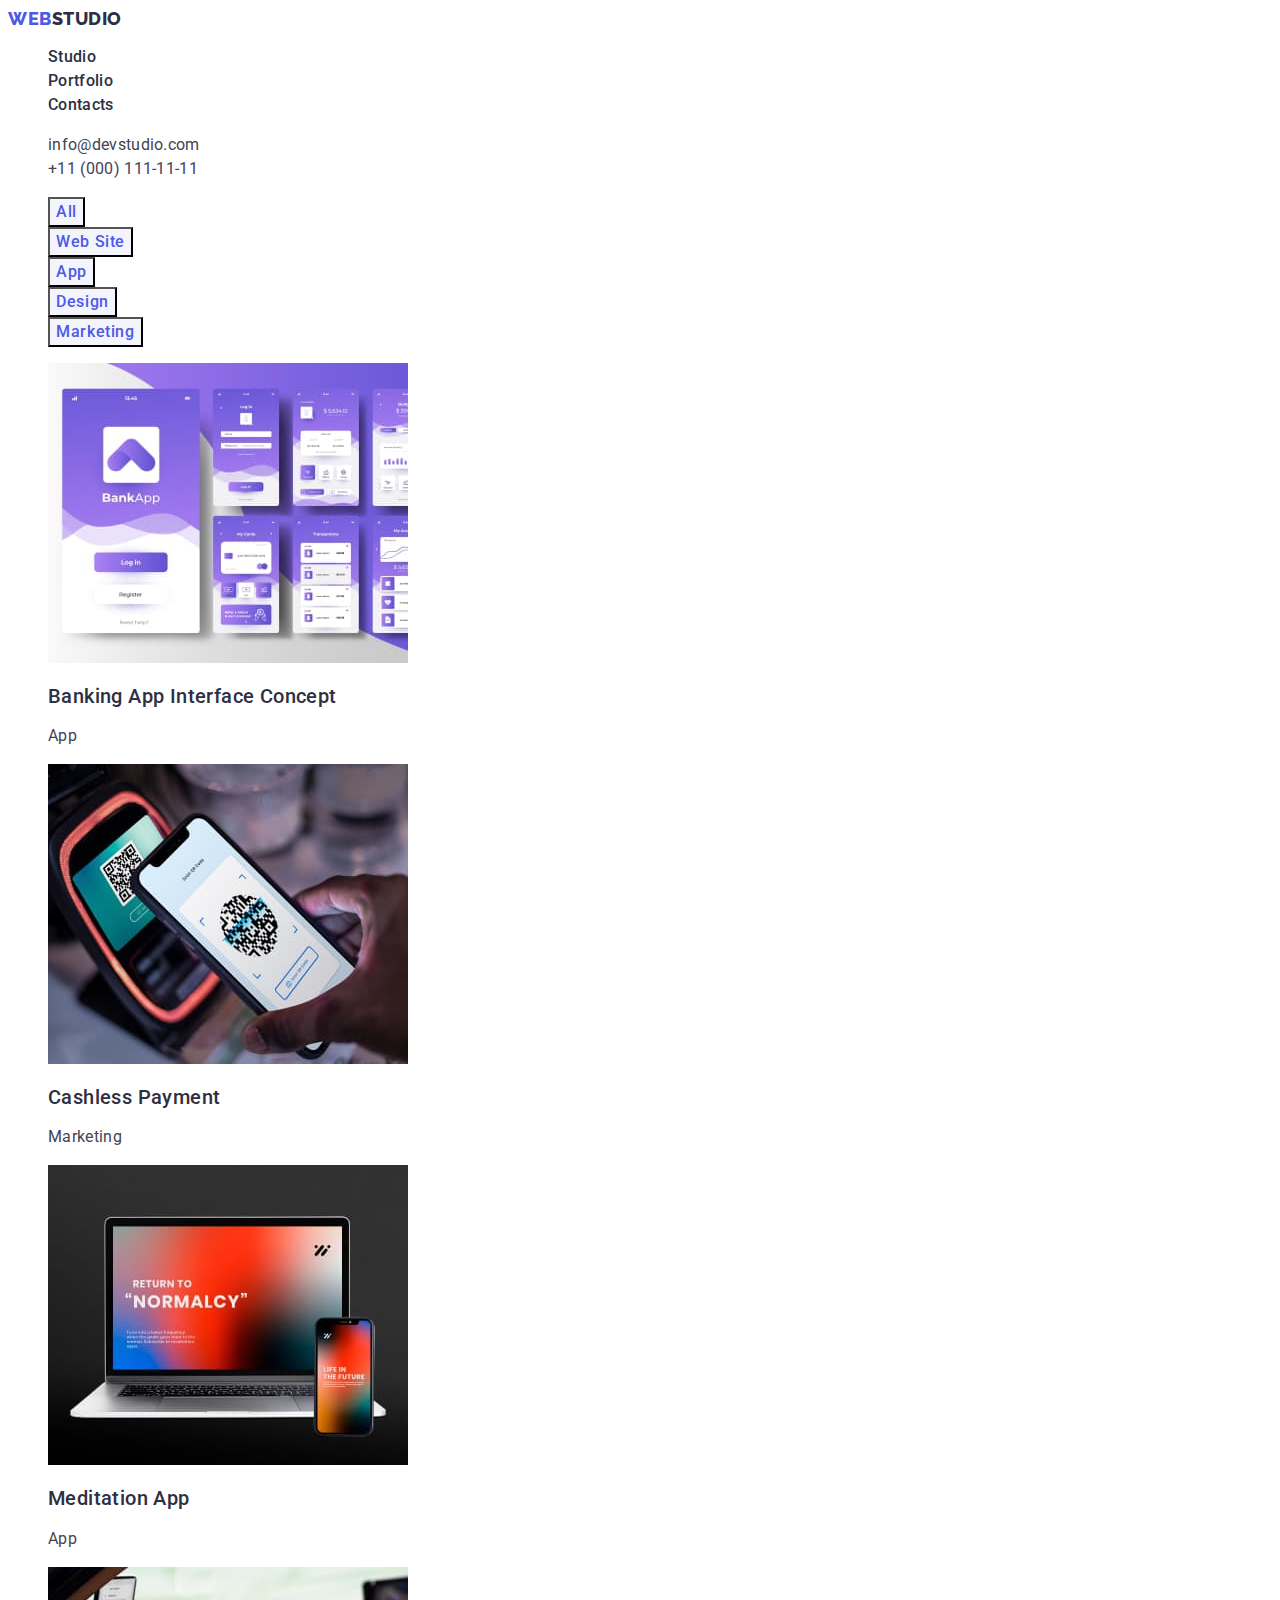
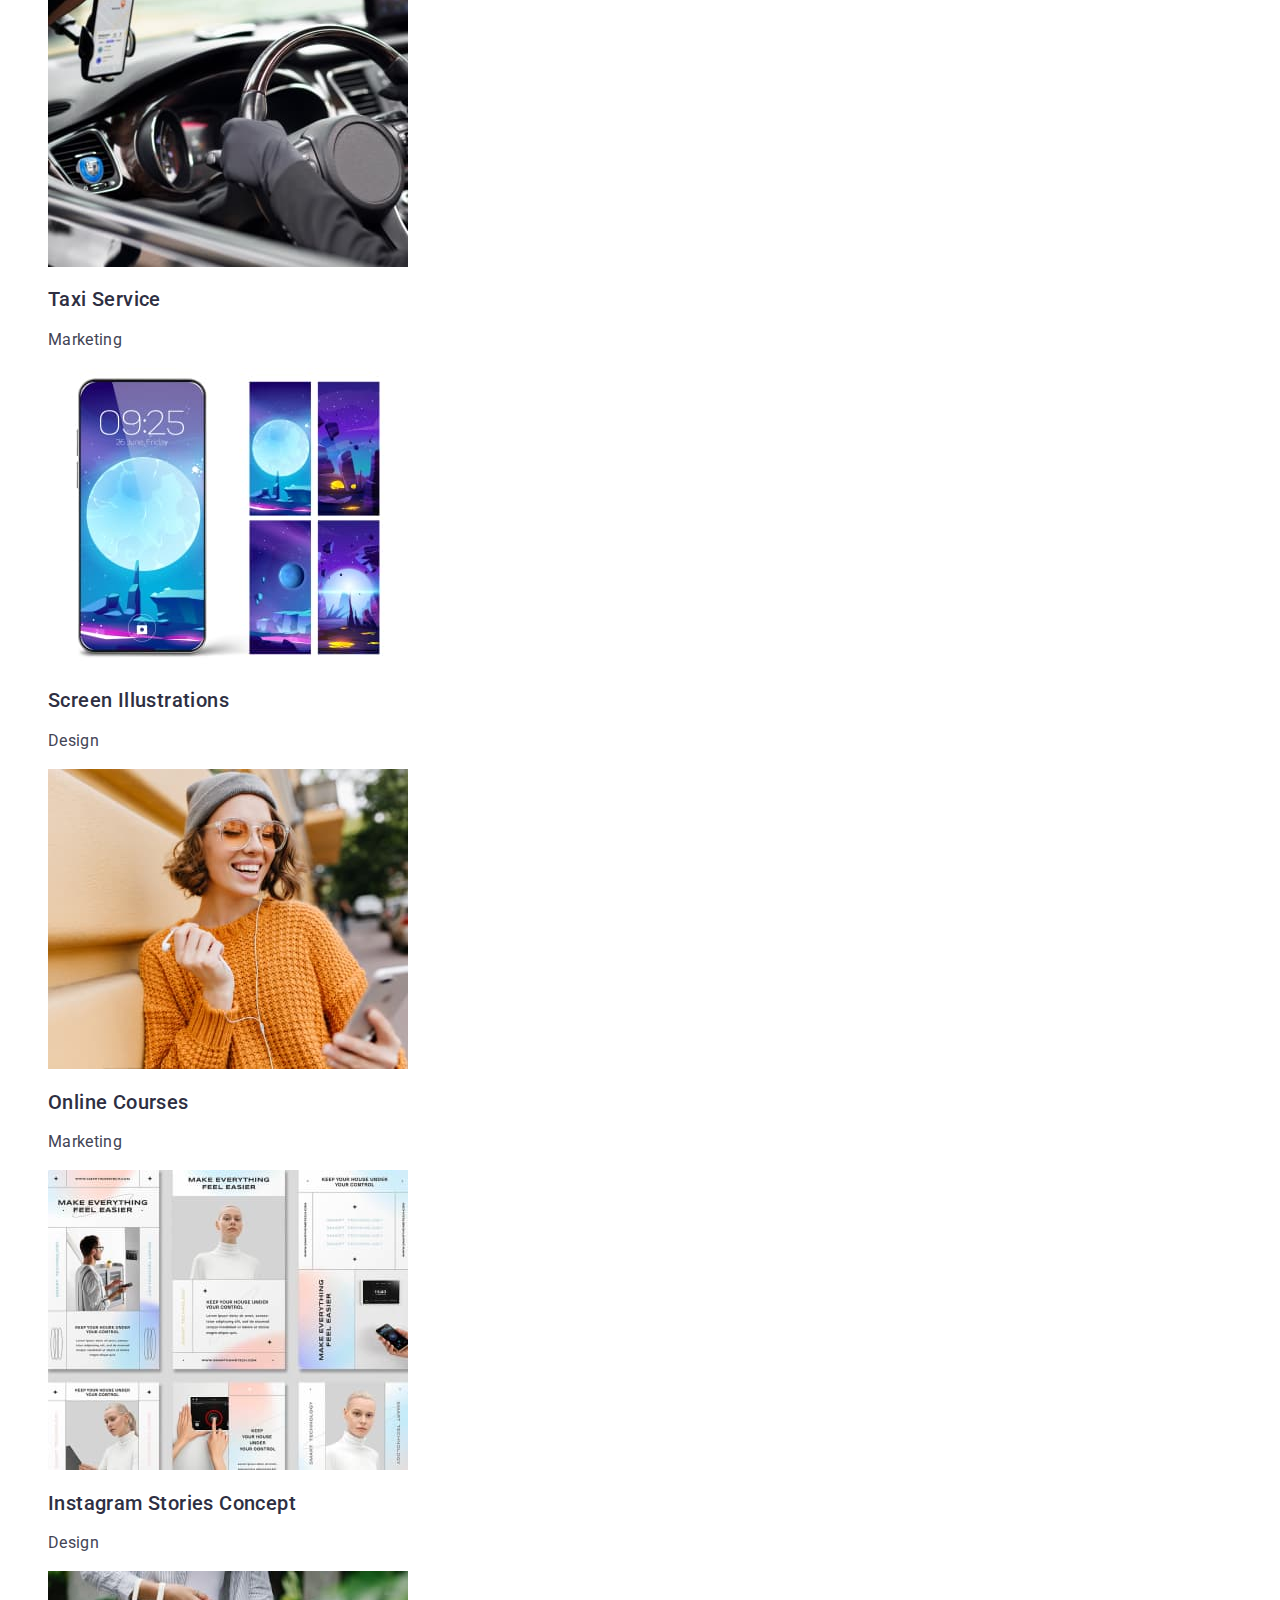
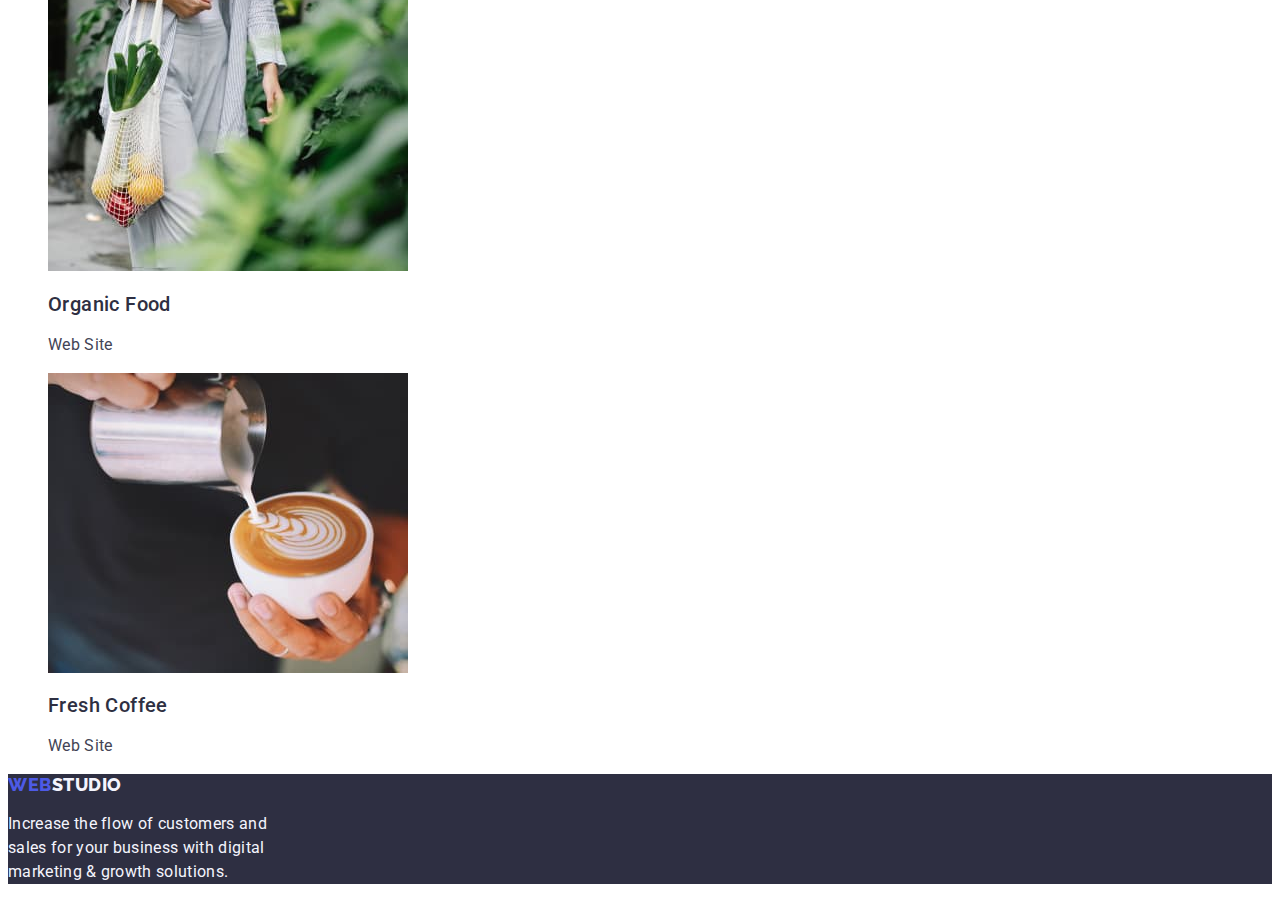
==== portfolio.html @ 0a156295 "upd1" ====
<!DOCTYPE html>
<html lang="en">
<head>
    <meta charset="UTF-8">
    <meta name="viewport" content="width=device-width, initial-scale=1.0">
    <title>portfolio</title>
    <link rel="preconnect" href="https://fonts.googleapis.com">
    <link rel="preconnect" href="https://fonts.gstatic.com" crossorigin>
    <link rel="preconnect" href="https://fonts.googleapis.com">
    <link rel="preconnect" href="https://fonts.gstatic.com" crossorigin>
    <link href="https://fonts.googleapis.com/css2?family=Inter:wght@400;700&family=Raleway:wght@800&family=Roboto:wght@400;500;700&display=swap" rel="stylesheet">
    <link rel="stylesheet" href="./css/style.css">
</head>
<body>
<header>
    <nav>
        <a class="logo link" href="portfolio.html">Web<span class="logo-studio-header">Studio</span></a>
        <ul class="list">
            <li><a class="list-link link" href="./index.html">Studio</a></li>
            <li><a class="list-link link" href="./portfolio.html">Portfolio</a></li>
            <li><a class="list-link link" href="">Contacts</a></li>
        </ul>
    </nav>
    <address class="contacts list">
        <ul class="list">
            <li><a class="contacts link"  href="mailto:info@devstudio.com">info@devstudio.com</a></li>
            <li><a class="contacts link" href="tel:+110001111111">+11 (000) 111-11-11</a></li>
        </ul>
    </address>
</header>
<main>
    <section>
        <h1 hidden>Advantages</h1>
        <ul class="list">
            <li><button class="pagination-btn" type="button">All</button></li>
            <li><button class="pagination-btn" type="button">Web Site</button></li>
            <li><button class="pagination-btn" type="button">App</button></li>
            <li><button class="pagination-btn" type="button">Design</button></li>
            <li><button class="pagination-btn" type="button">Marketing</button></li>
        </ul>
        
        <ul class="list">
            <li> <a class="link" href=""><img src="./images/portfolio-img1.jpg" width="360" height="300" alt="portfolio-img1"><h2 class="picture-subtitle">Banking App Interface Concept</h2><p class="list-tagline">App</p></a>
            <li> <a class="link" href=""><img src="./images/portfolio-img2.jpg" width="360" height="300" alt="portfolio-img1"><h2 class="picture-subtitle">Cashless Payment</h2><p class="list-tagline">Marketing</p></a>
            <li> <a class="link" href=""><img src="./images/portfolio-img3.jpg" width="360" height="300" alt="portfolio-img1"><h2 class="picture-subtitle">Meditation App</h2><p class="list-tagline">App</p></a>
            <li> <a class="link" href=""><img src="./images/portfolio-img4.jpg" width="360" height="300" alt="portfolio-img1"><h2 class="picture-subtitle">Taxi Service</h2><p class="list-tagline">Marketing</p></a>
            <li> <a class="link" href=""><img src="./images/portfolio-img5.jpg" width="360" height="300" alt="portfolio-img1"><h2 class="picture-subtitle">Screen Illustrations</h2><p class="list-tagline">Design</p></a>
            <li> <a class="link" href=""><img src="./images/portfolio-img6.jpg" width="360" height="300" alt="portfolio-img1"><h2 class="picture-subtitle">Online Courses</h2><p class="list-tagline">Marketing</p></a>
            <li> <a class="link" href=""><img src="./images/portfolio-img7.jpg" width="360" height="300" alt="portfolio-img1"><h2 class="picture-subtitle">Instagram Stories Concept</h2><p class="list-tagline">Design</p></a>
            <li> <a class="link" href=""><img src="./images/portfolio-img8.jpg" width="360" height="300" alt="portfolio-img1"><h2 class="picture-subtitle">Organic Food</h2><p class="list-tagline">Web Site</p></a>
            <li> <a class="link" href=""><img src="./images/portfolio-img9.jpg" width="360" height="300" alt="portfolio-img1"><h2 class="picture-subtitle">Fresh Coffee</h2><p class="list-tagline">Web Site</p></a>
        </ul>
    </section>

</main>

<footer class="footer">
    <a class="title-footer link" href="/portfolio.html">Web<span class="logo-studio-footer">Studio</span></a>
    <p class="footer-text" >Increase the flow of customers and <br>sales for your business with digital <br>marketing & growth solutions.</p>
</footer>
    
</body>
</html>
---- css/style.css ----
:root {
    --brand-color: #4D5AE5;
    --brand-color2: #2E2F42;
    --brand-color3: #404BBF;
    --brand-color4: #FFFFFF;
    --brand-color5: #434455;
    --brand-color6: #F4F4FD;


}


body {
    font-family: "Roboto", sans-serif;
    color: #434455;
    background-color: #FFFFFF;
}


a {
    text-decoration: none;
}

ul {
    list-style: none;
}

button{
    cursor: pointer;
}



.logo{
    color: var(--brand-color);
    font-family: 'Raleway', sans-serif;
    font-size: 18px;
    font-weight: 800;
    line-height: 1.17;
    letter-spacing: 0.03em;
    text-transform: uppercase;
   
}

.link{
    text-decoration: none;
}

.logo-studio-header{
    color: var(--brand-color2);

}

.list-link{
        color:var(--brand-color2);
        font-size: 16px;
        font-weight: 500;
        line-height: 1.5;
        letter-spacing: 0.02em;
}

.list-link:hover{
    color:var(--brand-color3);
}

.list-link:focus{
    color: var(--brand-color3);
}


.list{
    list-style: none;
}


address{
    font-style: normal;
}

.contacts{
        color:var(--brand-color5);
        font-size: 16px;
        line-height: 1.5;
        letter-spacing: 0.02em;
}

.contacts:hover{
    color: var(--brand-color3);
}

.contacts:focus{
    color: var(--brand-color3);
}

.contacts-list-link{
    font-size: 16px;
    line-height: 1.5;
    letter-spacing: 0.02em;
    color: var(--brand-color5);
}

.contacts-list-link:hover{
    color: var(--brand-color3);
}

.contacts-list-link:focus{
    color: var(--brand-color3);
}

.pagination-btn{
    background-color: var(--brand-color6);
    color: var(--brand-color);
    font-size: 16px;
    font-weight: 500;
    line-height: 1.5;
    letter-spacing: 0.04em;
    font-family: inherit;
}


.pagination-btn:hover{
    background-color: var(--brand-color3);
    color:var(--brand-color4)
}

.pagination-btn:focus{
    background-color: var(--brand-color3);
    color: var(--brand-color4);
}

.picture-subtitle{
    color:var(--brand-color2);
    font-size: 20px;
    font-weight: 500;
    line-height: 1.2;
    letter-spacing: 0.02em;
}

.picture-desc{
    color:var(--brand-color5);
    font-size: 16px;
    line-height: 1.5;
    letter-spacing: 0.02em;

}

.footer{
    background-color: var(--brand-color2);
}

.title-footer{
    color: var(--brand-color);
    font-family: 'Raleway', sans-serif;
    font-size: 18px;
    font-weight: 800;
    line-height: 1.17;
    letter-spacing: 0.03em;
    text-transform: uppercase;
}

.logo-studio-footer {
    color: var(--brand-color6);
    font-size: 18px;
    font-weight: 800;
    line-height: 1.16;
    letter-spacing: 0.03em;
}


.footer-text{
    color: var(--brand-color6);
    font-size: 16px;
    line-height: 1.5;
    letter-spacing: 0.02em;
}


.body{
    background-color: var(--brand-color2);
}

.title{
        font-family: 'Roboto', sans-serif;
        font-size: 56px;
        line-height: 1.07;
        letter-spacing: 0.02em;
        color: var(--brand-color4);
        text-align: center;
}

.title-btn{
    background-color: var(--brand-color);
    color: var(--brand-color4);
    font-family: 'Roboto', sans-serif;
    font-weight: 500;
    font-size: 16px;
    line-height: 1.5;
    letter-spacing: 0.04em;
}


.title-btn:hover{
    background-color: var(--brand-color3);
}

.title-btn:focus{
    background-color: var(--brand-color3);
}

.caption{
        color: var(--brand-color2);
        font-size: 20px;
        font-weight: 500;
        line-height: 1.2;
        letter-spacing: 0.02em;
}

.list-tagline{
    line-height: 1.5;
    letter-spacing: 0.02em;
    color: var(--brand-color5);
}
.caption-desc{
        font-size: 16px;
        line-height: 1.5;
        letter-spacing: 0.02em;
        color: var(--brand-color5);
}

.subtitle{
        color: var(--brand-color2);
        font-family: 'Roboto', sans-serif;
        font-size: 36px;
        line-height: 1.11;
        letter-spacing: 0.02em;
        text-align: center;
        text-transform: capitalize;
}

.subject-list-teammate{
    background-color: var(--brand-color4);
}

.aside{
    background-color: var(--brand-color6);
}
.subject{
        color: var(--brand-color2);
        font-size: 36px;
        line-height: 1.11;
        letter-spacing: 0.02em;
        text-align: center;
        text-transform: capitalize;
}

.subject-name{
        color: var(--brand-color2);
        font-size: 20px;
        font-weight: 500;
        line-height: 1.2;
        letter-spacing: 0.02em;
}

.subject-jobtitle{
        color:var(--brand-color5);
        font-size: 16px;
        line-height: 1.5;
        letter-spacing: 0.02em;
}
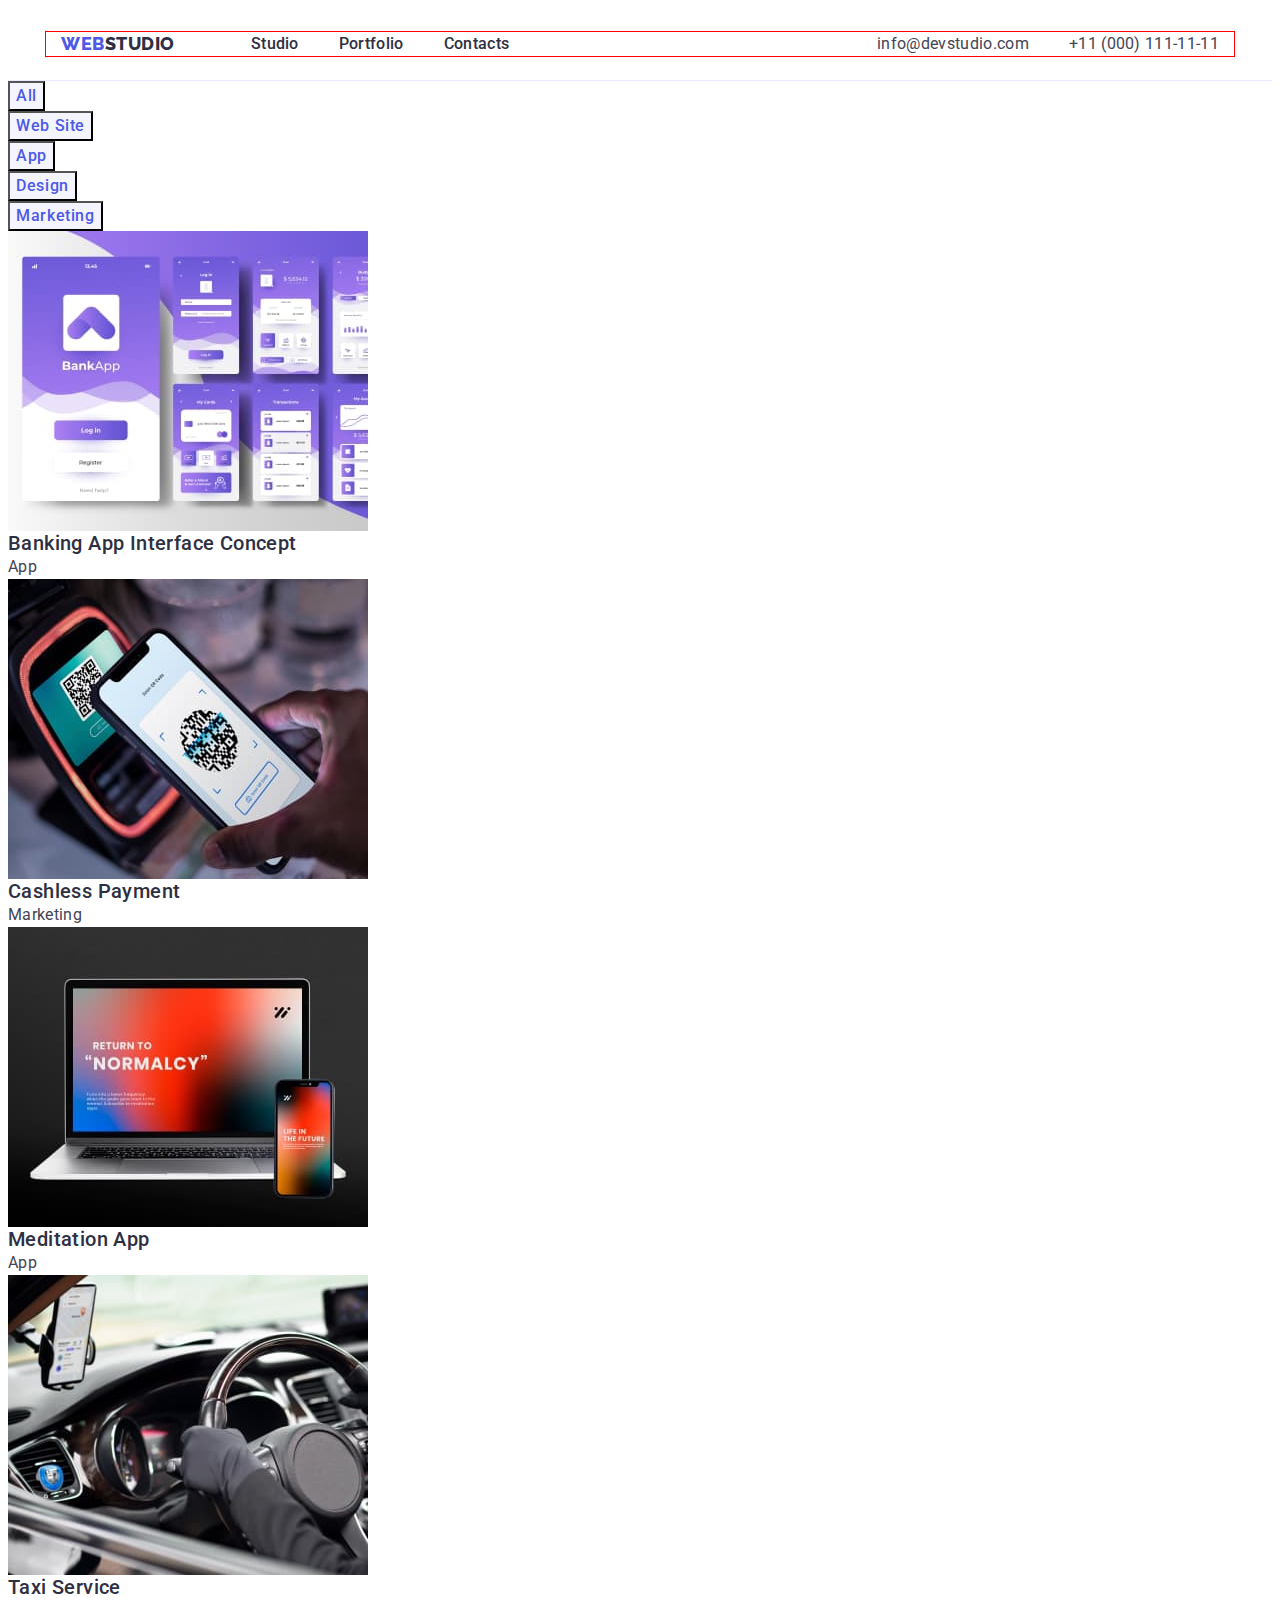
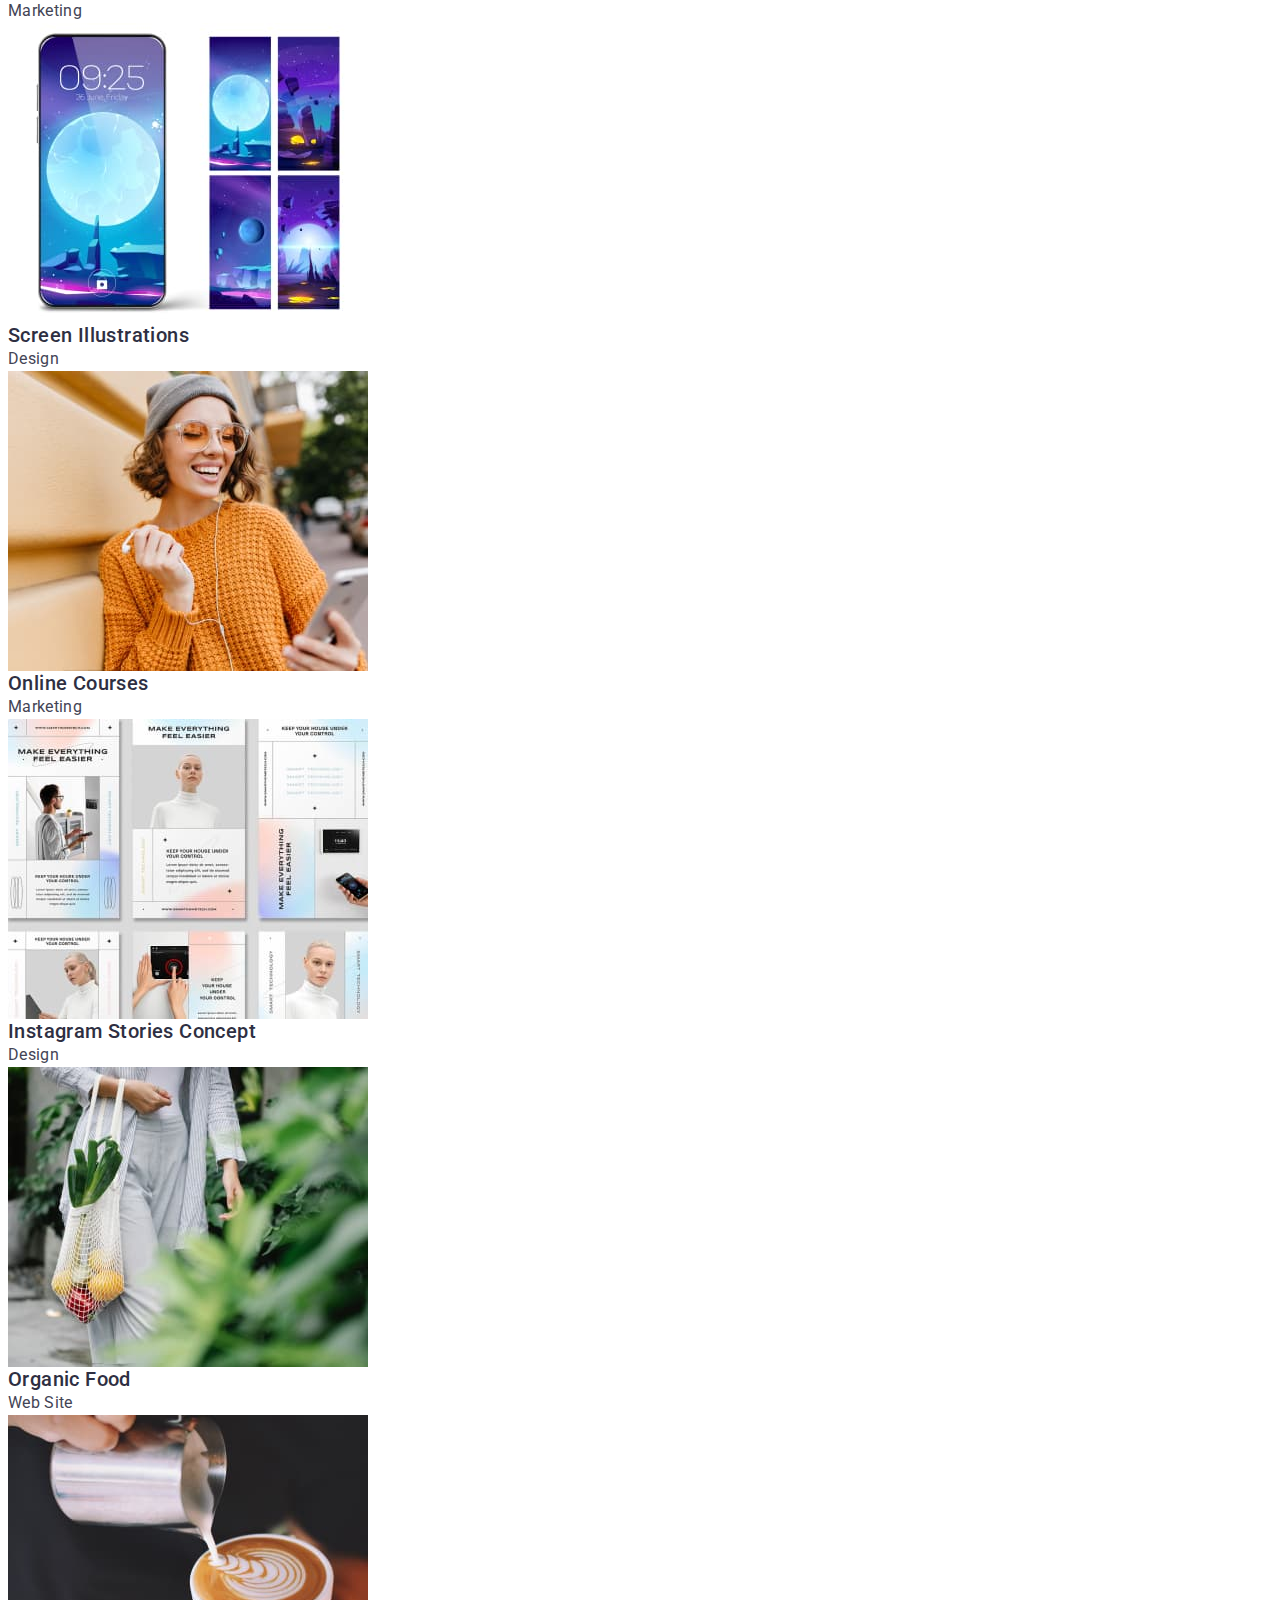
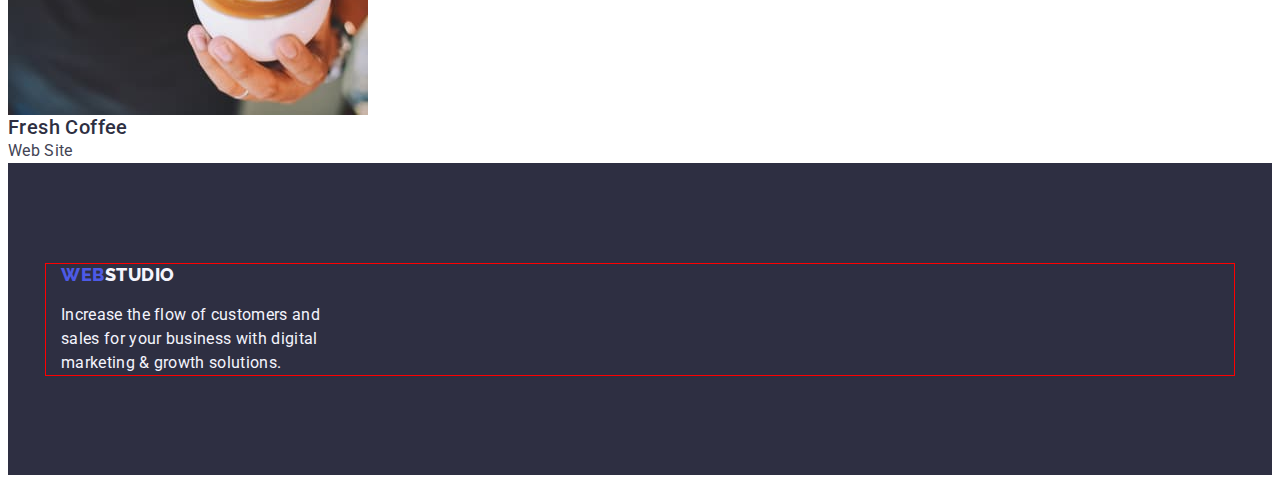
==== commit 87cb0b0e: "upd`" ====
--- a/portfolio.html
+++ b/portfolio.html
@@ -13,20 +13,22 @@
 </head>
 <body>
 <header>
-    <nav>
-        <a class="logo link" href="portfolio.html">Web<span class="logo-studio-header">Studio</span></a>
-        <ul class="list">
-            <li><a class="list-link link" href="./index.html">Studio</a></li>
-            <li><a class="list-link link" href="./portfolio.html">Portfolio</a></li>
-            <li><a class="list-link link" href="">Contacts</a></li>
-        </ul>
-    </nav>
-    <address class="contacts list">
-        <ul class="list">
-            <li><a class="contacts link"  href="mailto:info@devstudio.com">info@devstudio.com</a></li>
-            <li><a class="contacts link" href="tel:+110001111111">+11 (000) 111-11-11</a></li>
-        </ul>
-    </address>
+    <div class="container header-container">
+        <nav class="header-nav">
+            <a class="logo link" href="portfolio.html">Web<span class="logo-studio-header">Studio</span></a>
+            <ul class="list container-list">
+                <li><a class="list-link link" href="./index.html">Studio</a></li>
+                <li><a class="list-link link" href="./portfolio.html">Portfolio</a></li>
+                <li><a class="list-link link" href="">Contacts</a></li>
+            </ul>
+        </nav>
+        <address class="contacts">
+            <ul class="contacts-list">
+                <li><a class="contacts link"  href="mailto:info@devstudio.com">info@devstudio.com</a></li>
+                <li><a class="contacts link" href="tel:+110001111111">+11 (000) 111-11-11</a></li>
+            </ul>
+        </address>
+    </div>
 </header>
 <main>
     <section>
@@ -55,8 +57,10 @@
 </main>
 
 <footer class="footer">
-    <a class="title-footer link" href="/portfolio.html">Web<span class="logo-studio-footer">Studio</span></a>
-    <p class="footer-text" >Increase the flow of customers and <br>sales for your business with digital <br>marketing & growth solutions.</p>
+    <div class="container">
+        <a class="title-footer link" href="/portfolio.html">Web<span class="logo-studio-footer">Studio</span></a>
+        <p class="footer-text" >Increase the flow of customers and <br>sales for your business with digital <br>marketing & growth solutions.</p>
+    </div>
 </footer>
     
 </body>
--- a/css/style.css
+++ b/css/style.css
@@ -10,6 +10,15 @@
 
 }
 
+h1, h2, h3, h4, h5, h6, p{
+    margin: 0;
+}
+
+
+
+img{
+    display: block;
+}
 
 body {
     font-family: "Roboto", sans-serif;
@@ -24,15 +33,52 @@
 
 ul {
     list-style: none;
+    margin: 0;
+    padding-left: 0;
 }
 
 button{
     cursor: pointer;
 }
 
-
-
-.logo{
+.container { 
+max-width: 1158px;
+padding-left: 15px;
+padding-right: 15px;
+margin-left:  auto;
+margin-right:  auto;
+outline: 1px solid red;
+}
+
+header{
+    border-bottom: 1px solid #E7E9FC;
+    padding-top: 24px;
+    padding-bottom: 24px;
+    
+}
+
+.header-nav{
+    display: flex;
+    align-items: center;
+    gap: 76px;
+
+}
+.visually-hidden {
+    position: absolute;
+    width: 1px;
+    height: 1px;
+    margin: -1px;
+    border: 0;
+    padding: 0;
+    white-space: nowrap;
+    clip-path: inset(100%);
+    clip: rect(0 0 0 0);
+    overflow: hidden;
+}
+
+
+
+.logo {
     color: var(--brand-color);
     font-family: 'Raleway', sans-serif;
     font-size: 18px;
@@ -40,6 +86,9 @@
     line-height: 1.17;
     letter-spacing: 0.03em;
     text-transform: uppercase;
+    
+    
+  
    
 }
 
@@ -69,9 +118,24 @@
 }
 
 
-.list{
+.list {
     list-style: none;
-}
+
+}
+
+.container-list-item{
+    display: flex;
+    gap: 24px;
+    padding-top: 120px;
+
+}
+
+.container-list{
+    display: flex;
+    gap: 40px;
+   
+}
+
 
 
 address{
@@ -79,10 +143,25 @@
 }
 
 .contacts{
-        color:var(--brand-color5);
-        font-size: 16px;
-        line-height: 1.5;
-        letter-spacing: 0.02em;
+    color:var(--brand-color5);
+    font-size: 16px;
+    line-height: 1.5;
+    letter-spacing: 0.02em;
+    margin-left: auto;
+
+       
+        
+}
+
+.contacts-list{
+    display: flex;
+    gap: 40px;
+   
+}
+
+.header-container{
+    display: flex;
+    align-items: center;
 }
 
 .contacts:hover{
@@ -147,6 +226,8 @@
 
 .footer{
     background-color: var(--brand-color2);
+    padding-top: 101px;
+    padding-bottom: 100px;
 }
 
 .title-footer{
@@ -157,6 +238,7 @@
     line-height: 1.17;
     letter-spacing: 0.03em;
     text-transform: uppercase;
+
 }
 
 .logo-studio-footer {
@@ -173,11 +255,14 @@
     font-size: 16px;
     line-height: 1.5;
     letter-spacing: 0.02em;
+    margin-top: 17px;
 }
 
 
 .body{
     background-color: var(--brand-color2);
+    padding: 188px 472px 292px 472px;
+
 }
 
 .title{
@@ -187,6 +272,7 @@
         letter-spacing: 0.02em;
         color: var(--brand-color4);
         text-align: center;
+        margin-bottom: 48px;
 }
 
 .title-btn{
@@ -197,6 +283,10 @@
     font-size: 16px;
     line-height: 1.5;
     letter-spacing: 0.04em;
+    padding: 16px 32px 16px 32px;
+    border-radius: 4px;
+    box-shadow: 0px 4px 4px 0px rgba(0, 0, 0, 0.15);
+    
 }
 
 
@@ -226,6 +316,7 @@
         line-height: 1.5;
         letter-spacing: 0.02em;
         color: var(--brand-color5);
+        width: 264px;
 }
 
 .subtitle{
@@ -236,10 +327,23 @@
         letter-spacing: 0.02em;
         text-align: center;
         text-transform: capitalize;
+        padding-top: 120px;
+        padding-bottom: 72px;
+      
+}
+
+.container-img{
+    display: flex;
+    gap: 24px;
+    padding-bottom: 120px;
 }
 
 .subject-list-teammate{
     background-color: var(--brand-color4);
+    box-shadow: 0px 2px 1px 0px rgba(46, 47, 66, 0.08), 0px 1px 1px 0px rgba(46, 47, 66, 0.16), 0px 1px 6px 0px rgba(46, 47, 66, 0.08);
+    border-radius: 0px 0px 4px 4px;
+    
+       
 }
 
 .aside{
@@ -252,14 +356,26 @@
         letter-spacing: 0.02em;
         text-align: center;
         text-transform: capitalize;
-}
-
+        background-color: var(--brand-color6);
+        padding-top: 240px;
+        padding-bottom: 72px;
+}
+
+.subject-list{
+    background-color: var(--brand-color6);
+    display: flex;
+    gap: 24px;
+    padding-bottom: 120px;
+}
 .subject-name{
         color: var(--brand-color2);
         font-size: 20px;
         font-weight: 500;
         line-height: 1.2;
         letter-spacing: 0.02em;
+        text-align: center;
+        padding-top: 32px;
+        padding-bottom: 8px;
 }
 
 .subject-jobtitle{
@@ -267,5 +383,7 @@
         font-size: 16px;
         line-height: 1.5;
         letter-spacing: 0.02em;
-}
-
+        text-align: center;
+        padding-bottom: 32px;
+}
+
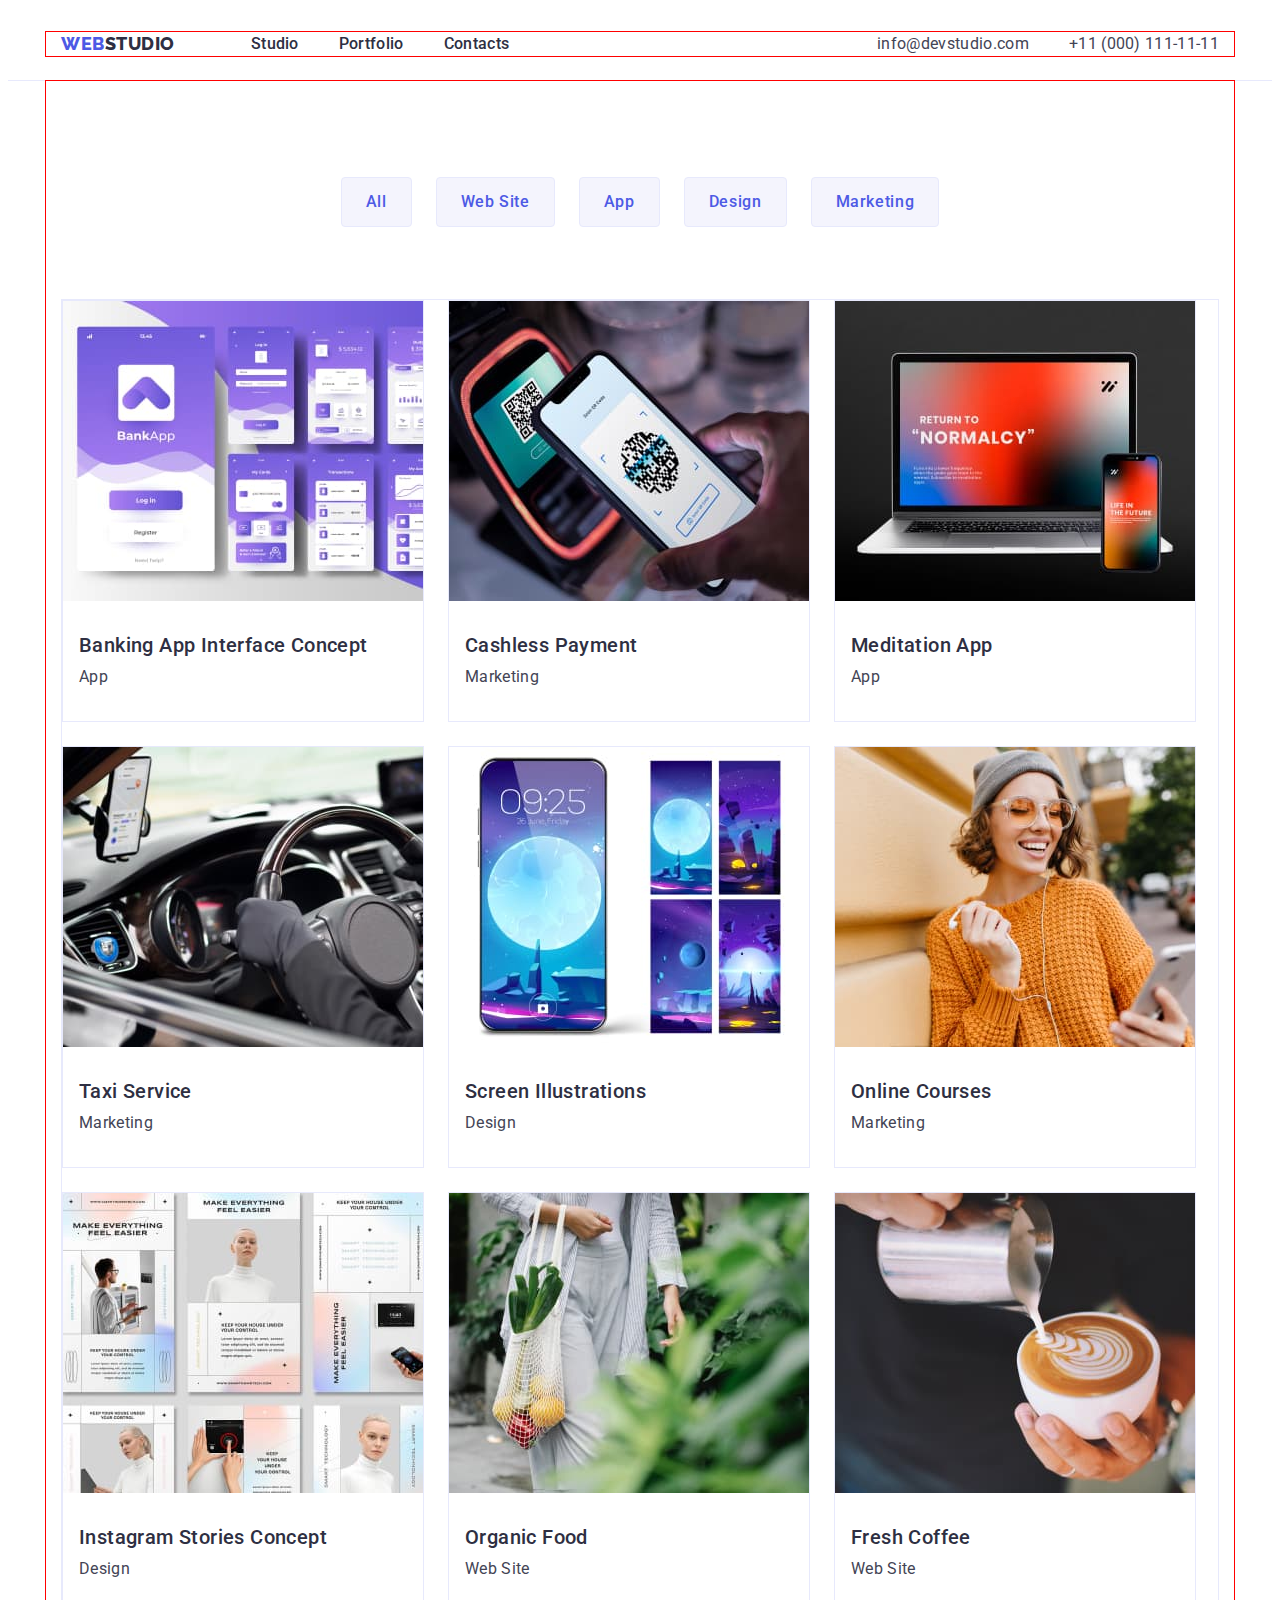
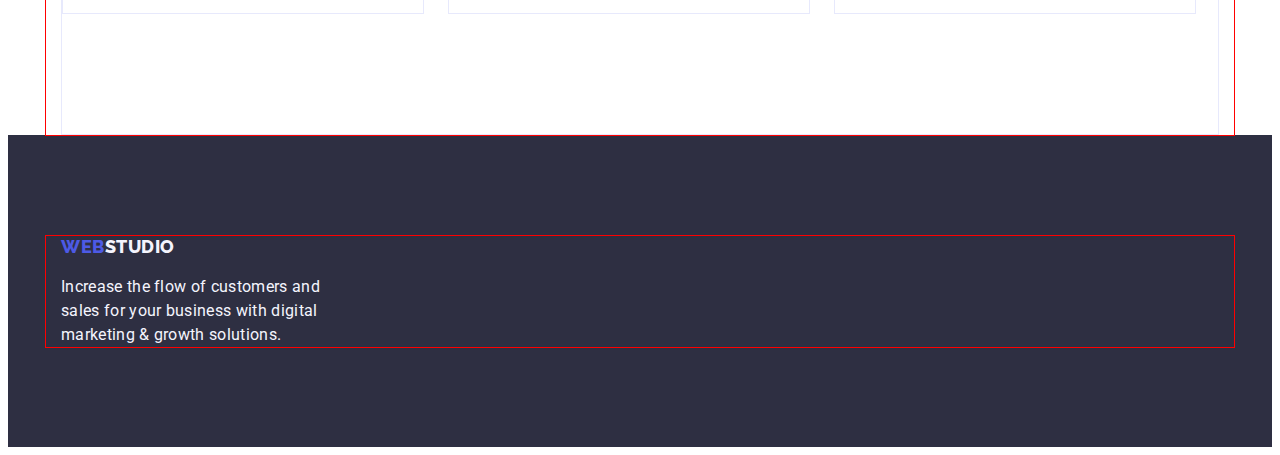
==== commit 91d78f8a: "upd01" ====
--- a/portfolio.html
+++ b/portfolio.html
@@ -32,26 +32,28 @@
 </header>
 <main>
     <section>
-        <h1 hidden>Advantages</h1>
-        <ul class="list">
-            <li><button class="pagination-btn" type="button">All</button></li>
-            <li><button class="pagination-btn" type="button">Web Site</button></li>
-            <li><button class="pagination-btn" type="button">App</button></li>
-            <li><button class="pagination-btn" type="button">Design</button></li>
-            <li><button class="pagination-btn" type="button">Marketing</button></li>
-        </ul>
+        <div class="container">
+            <h1 hidden>Advantages</h1>
+            <ul class="list list-btn">
+                <li><button class="pagination-btn" type="button">All</button></li>
+                <li><button class="pagination-btn" type="button">Web Site</button></li>
+                <li><button class="pagination-btn" type="button">App</button></li>
+                <li><button class="pagination-btn" type="button">Design</button></li>
+                <li><button class="pagination-btn" type="button">Marketing</button></li>
+            </ul>
         
-        <ul class="list">
-            <li> <a class="link" href=""><img src="./images/portfolio-img1.jpg" width="360" height="300" alt="portfolio-img1"><h2 class="picture-subtitle">Banking App Interface Concept</h2><p class="list-tagline">App</p></a>
-            <li> <a class="link" href=""><img src="./images/portfolio-img2.jpg" width="360" height="300" alt="portfolio-img1"><h2 class="picture-subtitle">Cashless Payment</h2><p class="list-tagline">Marketing</p></a>
-            <li> <a class="link" href=""><img src="./images/portfolio-img3.jpg" width="360" height="300" alt="portfolio-img1"><h2 class="picture-subtitle">Meditation App</h2><p class="list-tagline">App</p></a>
-            <li> <a class="link" href=""><img src="./images/portfolio-img4.jpg" width="360" height="300" alt="portfolio-img1"><h2 class="picture-subtitle">Taxi Service</h2><p class="list-tagline">Marketing</p></a>
-            <li> <a class="link" href=""><img src="./images/portfolio-img5.jpg" width="360" height="300" alt="portfolio-img1"><h2 class="picture-subtitle">Screen Illustrations</h2><p class="list-tagline">Design</p></a>
-            <li> <a class="link" href=""><img src="./images/portfolio-img6.jpg" width="360" height="300" alt="portfolio-img1"><h2 class="picture-subtitle">Online Courses</h2><p class="list-tagline">Marketing</p></a>
-            <li> <a class="link" href=""><img src="./images/portfolio-img7.jpg" width="360" height="300" alt="portfolio-img1"><h2 class="picture-subtitle">Instagram Stories Concept</h2><p class="list-tagline">Design</p></a>
-            <li> <a class="link" href=""><img src="./images/portfolio-img8.jpg" width="360" height="300" alt="portfolio-img1"><h2 class="picture-subtitle">Organic Food</h2><p class="list-tagline">Web Site</p></a>
-            <li> <a class="link" href=""><img src="./images/portfolio-img9.jpg" width="360" height="300" alt="portfolio-img1"><h2 class="picture-subtitle">Fresh Coffee</h2><p class="list-tagline">Web Site</p></a>
-        </ul>
+            <ul class="list container-images">
+                <li class="container-images-link"> <a class="link " href=""><img src="./images/portfolio-img1.jpg" width="360" height="300" alt="portfolio-img1"><h2 class="picture-subtitle">Banking App Interface Concept</h2><p class="list-tagline">App</p></a>
+                <li class="container-images-link"> <a class="link" href=""><img src="./images/portfolio-img2.jpg" width="360" height="300" alt="portfolio-img1"><h2 class="picture-subtitle">Cashless Payment</h2><p class="list-tagline">Marketing</p></a>
+                <li class="container-images-link"> <a class="link" href=""><img src="./images/portfolio-img3.jpg" width="360" height="300" alt="portfolio-img1"><h2 class="picture-subtitle">Meditation App</h2><p class="list-tagline">App</p></a>
+                <li class="container-images-link"> <a class="link" href=""><img src="./images/portfolio-img4.jpg" width="360" height="300" alt="portfolio-img1"><h2 class="picture-subtitle">Taxi Service</h2><p class="list-tagline">Marketing</p></a>
+                <li class="container-images-link"> <a class="link" href=""><img src="./images/portfolio-img5.jpg" width="360" height="300" alt="portfolio-img1"><h2 class="picture-subtitle">Screen Illustrations</h2><p class="list-tagline">Design</p></a>
+                <li class="container-images-link"> <a class="link" href=""><img src="./images/portfolio-img6.jpg" width="360" height="300" alt="portfolio-img1"><h2 class="picture-subtitle">Online Courses</h2><p class="list-tagline">Marketing</p></a>
+                <li class="container-images-link"> <a class="link" href=""><img src="./images/portfolio-img7.jpg" width="360" height="300" alt="portfolio-img1"><h2 class="picture-subtitle">Instagram Stories Concept</h2><p class="list-tagline">Design</p></a>
+                <li class="container-images-link"> <a class="link" href=""><img src="./images/portfolio-img8.jpg" width="360" height="300" alt="portfolio-img1"><h2 class="picture-subtitle">Organic Food</h2><p class="list-tagline">Web Site</p></a>
+                <li class="container-images-link"> <a class="link" href=""><img src="./images/portfolio-img9.jpg" width="360" height="300" alt="portfolio-img1"><h2 class="picture-subtitle">Fresh Coffee</h2><p class="list-tagline">Web Site</p></a>
+            </ul>
+        </div>
     </section>
 
 </main>
--- a/css/style.css
+++ b/css/style.css
@@ -6,6 +6,7 @@
     --brand-color4: #FFFFFF;
     --brand-color5: #434455;
     --brand-color6: #F4F4FD;
+    --brand-color7: #E7E9FC;
 
 
 }
@@ -51,7 +52,7 @@
 }
 
 header{
-    border-bottom: 1px solid #E7E9FC;
+    border-bottom: 1px solid var(--brand-color7);
     padding-top: 24px;
     padding-bottom: 24px;
     
@@ -195,6 +196,9 @@
     line-height: 1.5;
     letter-spacing: 0.04em;
     font-family: inherit;
+    padding: 12px 24px 12px 24px;
+    border-radius: 4px;
+    border: 1px solid var(--brand-color7)
 }
 
 
@@ -214,6 +218,9 @@
     font-weight: 500;
     line-height: 1.2;
     letter-spacing: 0.02em;
+    padding-top: 32px;
+    padding-bottom: 8px;
+    padding-left: 16px;
 }
 
 .picture-desc{
@@ -310,6 +317,8 @@
     line-height: 1.5;
     letter-spacing: 0.02em;
     color: var(--brand-color5);
+    padding-bottom: 32px;
+    padding-left: 16px;
 }
 .caption-desc{
         font-size: 16px;
@@ -387,3 +396,26 @@
         padding-bottom: 32px;
 }
 
+
+.list-btn{
+    padding-top: 96px;
+    padding-bottom: 72px;
+    display: flex;
+    justify-content: center;
+    gap: 24px;
+
+
+}
+
+.container-images{
+    flex-wrap: wrap;
+    display: flex;
+    gap: 24px;
+    padding-bottom: 120px;
+    border: 1px solid var(--brand-color7);
+}
+
+.container-images-link{
+    border: 1px solid var(--brand-color7);
+    
+}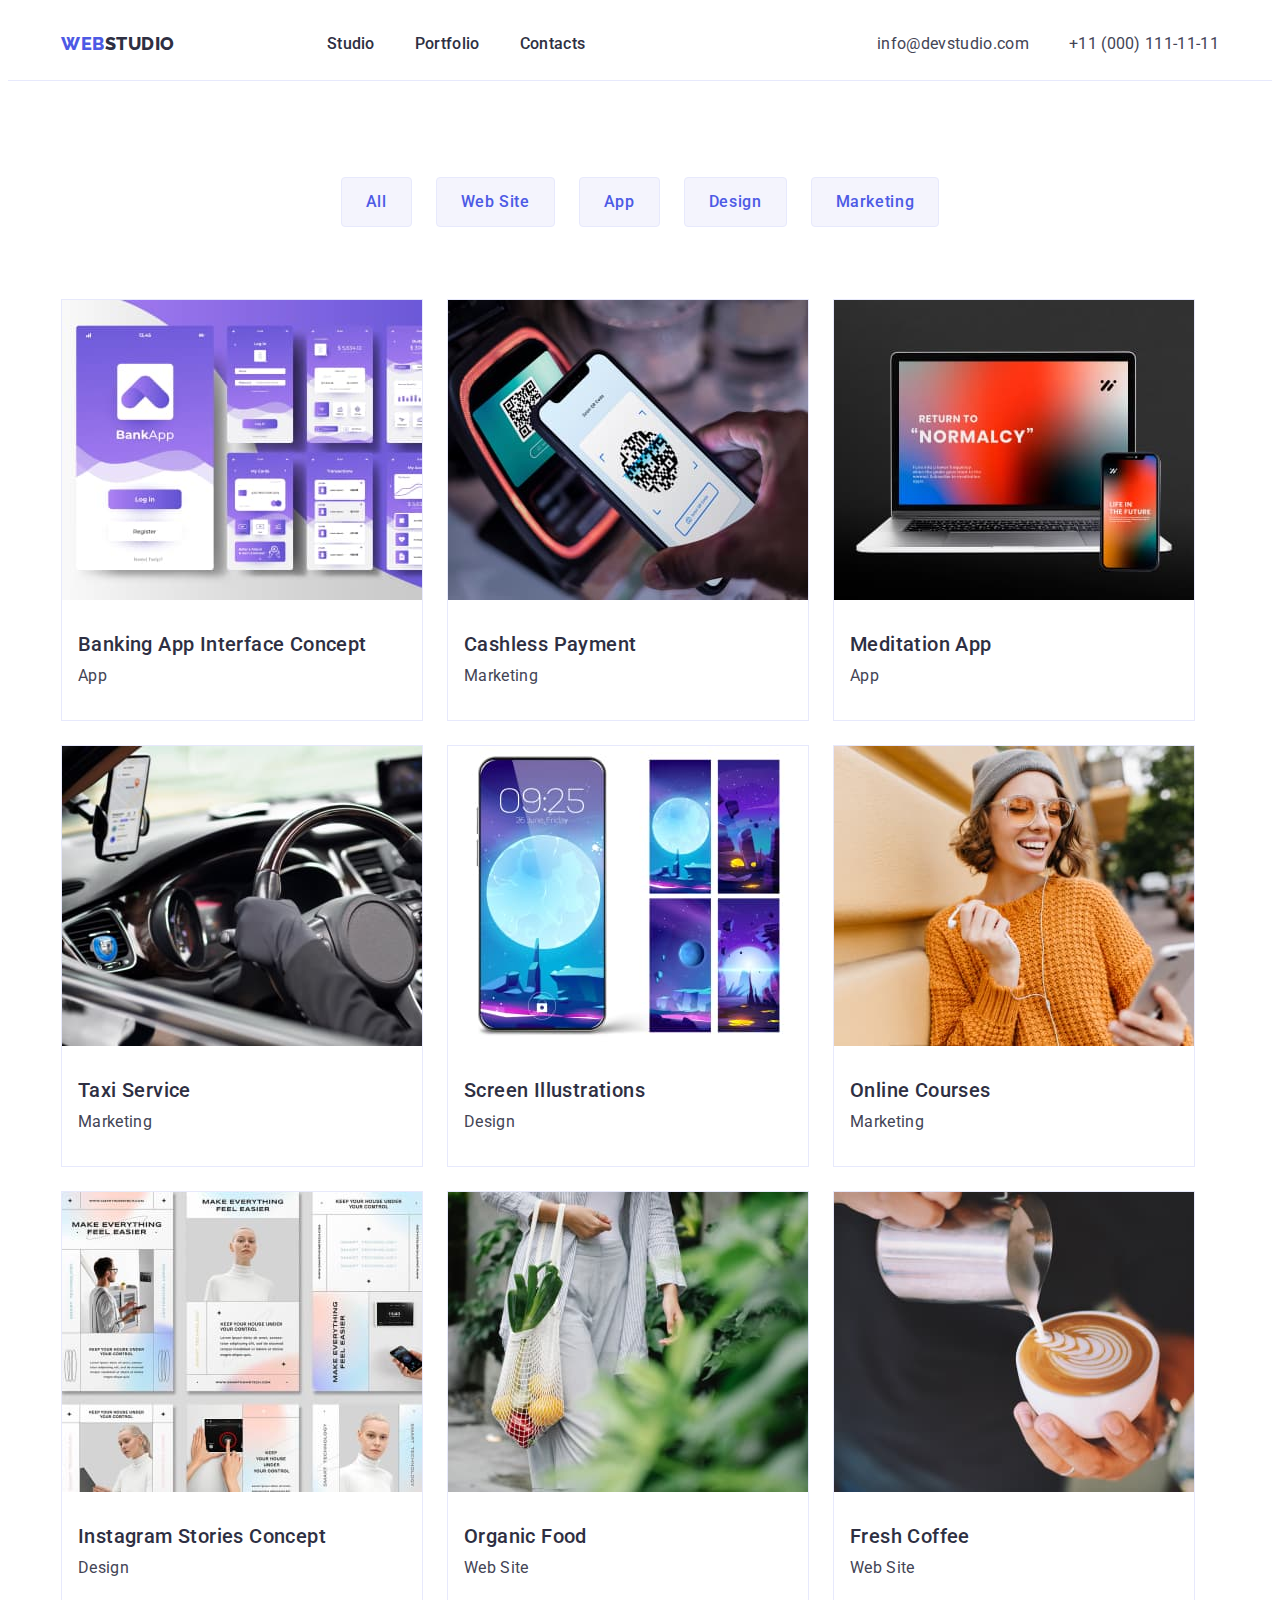
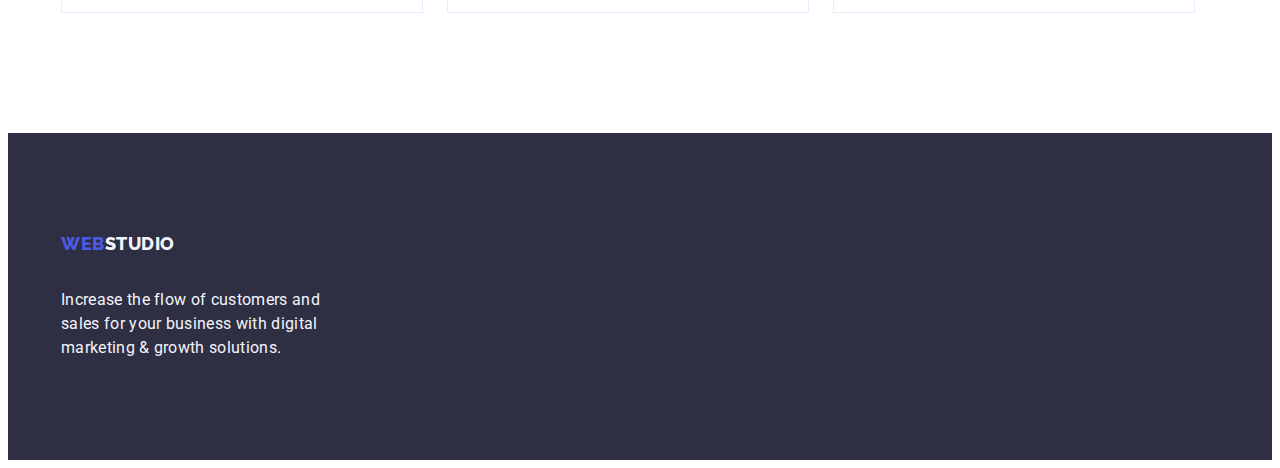
==== commit 7d085666: "upd23.07" ====
--- a/portfolio.html
+++ b/portfolio.html
@@ -8,11 +8,14 @@
     <link rel="preconnect" href="https://fonts.gstatic.com" crossorigin>
     <link rel="preconnect" href="https://fonts.googleapis.com">
     <link rel="preconnect" href="https://fonts.gstatic.com" crossorigin>
+    <link rel="stylesheet" href="https://cdnjs.cloudflare.com/ajax/libs/modern-normalize/2.0.0/modern-normalize.min.css"
+        integrity="sha512-4xo8blKMVCiXpTaLzQSLSw3KFOVPWhm/TRtuPVc4WG6kUgjH6J03IBuG7JZPkcWMxJ5huwaBpOpnwYElP/m6wg=="
+        crossorigin="anonymous" referrerpolicy="no-referrer" />
     <link href="https://fonts.googleapis.com/css2?family=Inter:wght@400;700&family=Raleway:wght@800&family=Roboto:wght@400;500;700&display=swap" rel="stylesheet">
     <link rel="stylesheet" href="./css/style.css">
 </head>
 <body>
-<header>
+<header class="header-content">
     <div class="container header-container">
         <nav class="header-nav">
             <a class="logo link" href="portfolio.html">Web<span class="logo-studio-header">Studio</span></a>
--- a/css/style.css
+++ b/css/style.css
@@ -48,7 +48,7 @@
 padding-right: 15px;
 margin-left:  auto;
 margin-right:  auto;
-outline: 1px solid red;
+
 }
 
 header{
@@ -87,6 +87,7 @@
     line-height: 1.17;
     letter-spacing: 0.03em;
     text-transform: uppercase;
+    margin-right: 76px;
     
     
   
@@ -108,6 +109,7 @@
         font-weight: 500;
         line-height: 1.5;
         letter-spacing: 0.02em;
+        padding: 24px 0;
 }
 
 .list-link:hover{
@@ -134,6 +136,7 @@
 .container-list{
     display: flex;
     gap: 40px;
+
    
 }
 
@@ -233,8 +236,8 @@
 
 .footer{
     background-color: var(--brand-color2);
-    padding-top: 101px;
-    padding-bottom: 100px;
+    padding:100px 0 ;
+
 }
 
 .title-footer{
@@ -245,6 +248,8 @@
     line-height: 1.17;
     letter-spacing: 0.03em;
     text-transform: uppercase;
+    display: inline-block;
+    margin-bottom: 16px;
 
 }
 
@@ -268,7 +273,7 @@
 
 .body{
     background-color: var(--brand-color2);
-    padding: 188px 472px 292px 472px;
+    padding: 188px 0 188px 0;
 
 }
 
@@ -280,6 +285,7 @@
         color: var(--brand-color4);
         text-align: center;
         margin-bottom: 48px;
+        max-width: 496px;
 }
 
 .title-btn{
@@ -293,7 +299,10 @@
     padding: 16px 32px 16px 32px;
     border-radius: 4px;
     box-shadow: 0px 4px 4px 0px rgba(0, 0, 0, 0.15);
-    
+    display: block;
+    min-width: 169px;
+    height: 56px;
+    border: none;
 }
 
 
@@ -311,6 +320,15 @@
         font-weight: 500;
         line-height: 1.2;
         letter-spacing: 0.02em;
+        margin-bottom: 8px;
+}
+
+.section-two{
+    padding: 120px 0;
+}
+
+.section-three{
+    padding-bottom: 120px;
 }
 
 .list-tagline{
@@ -337,7 +355,8 @@
         text-align: center;
         text-transform: capitalize;
         padding-top: 120px;
-        padding-bottom: 72px;
+        margin-bottom: 72px;
+
       
 }
 
@@ -355,8 +374,11 @@
        
 }
 
-.aside{
+.section-four{
     background-color: var(--brand-color6);
+    padding: 120px 0;
+
+    
 }
 .subject{
         color: var(--brand-color2);
@@ -367,7 +389,8 @@
         text-transform: capitalize;
         background-color: var(--brand-color6);
         padding-top: 240px;
-        padding-bottom: 72px;
+        margin-bottom: 72px;
+
 }
 
 .subject-list{
@@ -383,8 +406,8 @@
         line-height: 1.2;
         letter-spacing: 0.02em;
         text-align: center;
-        padding-top: 32px;
-        padding-bottom: 8px;
+        margin-bottom: 8px;
+
 }
 
 .subject-jobtitle{
@@ -394,6 +417,7 @@
         letter-spacing: 0.02em;
         text-align: center;
         padding-bottom: 32px;
+
 }
 
 
@@ -412,10 +436,14 @@
     display: flex;
     gap: 24px;
     padding-bottom: 120px;
-    border: 1px solid var(--brand-color7);
-}
+  
+    }
 
 .container-images-link{
-    border: 1px solid var(--brand-color7);
-    
+   border: 1px solid var(--brand-color7);
+    
+}
+
+.name-job{
+    padding: 32px 0;
 }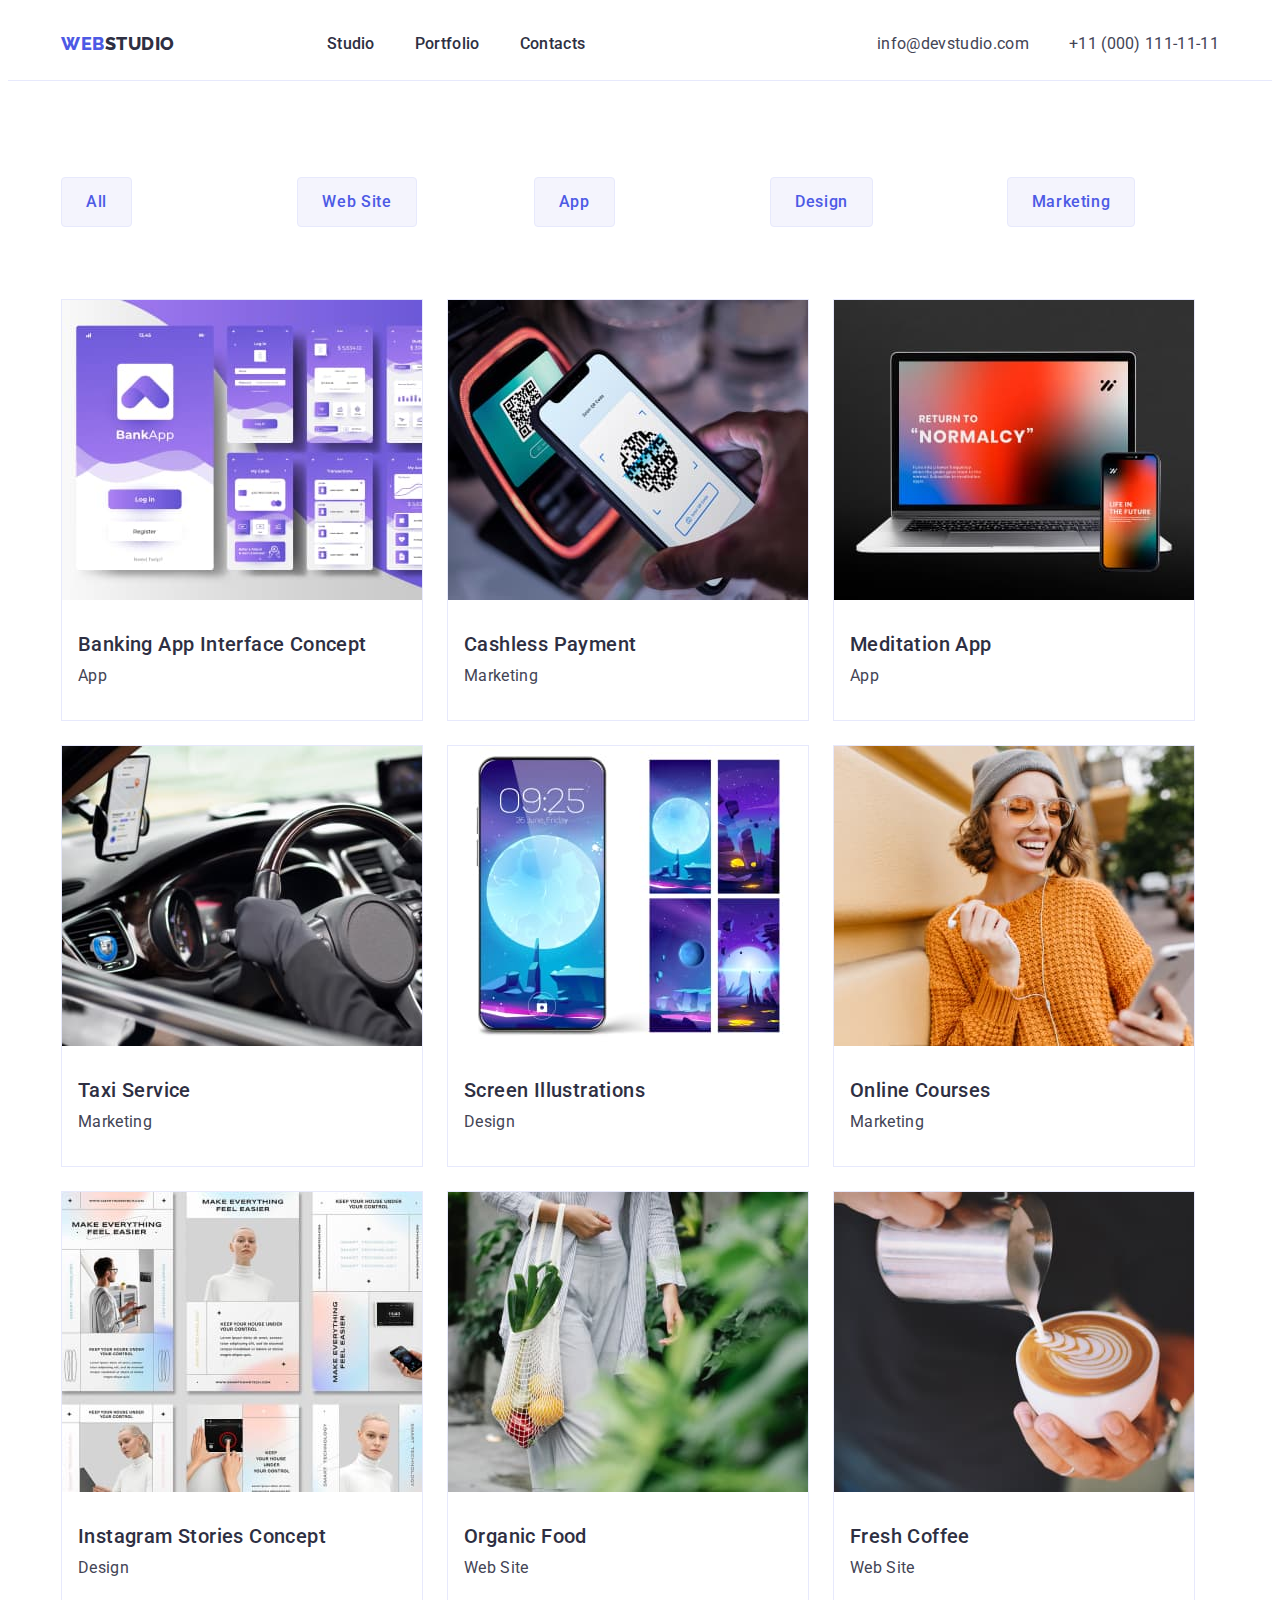
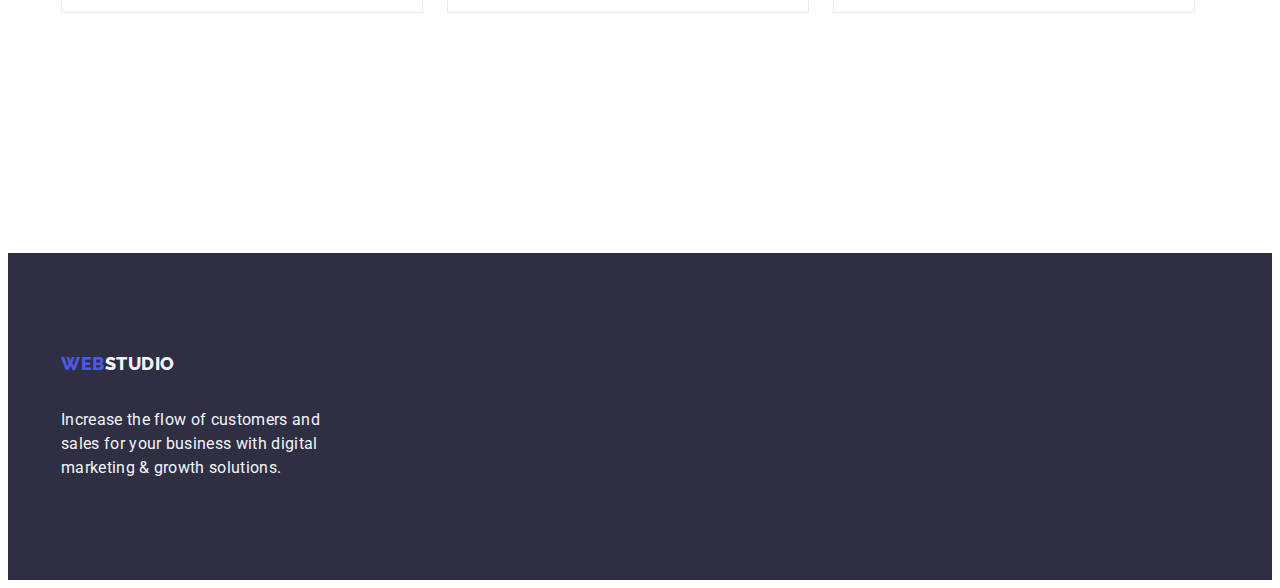
==== commit 58b461a1: "upd" ====
--- a/portfolio.html
+++ b/portfolio.html
@@ -34,15 +34,15 @@
     </div>
 </header>
 <main>
-    <section>
+    <section class="main-section">
         <div class="container">
-            <h1 hidden>Advantages</h1>
+            <h1 class="visually-hidden">Advantages</h1>
             <ul class="list list-btn">
-                <li><button class="pagination-btn" type="button">All</button></li>
-                <li><button class="pagination-btn" type="button">Web Site</button></li>
-                <li><button class="pagination-btn" type="button">App</button></li>
-                <li><button class="pagination-btn" type="button">Design</button></li>
-                <li><button class="pagination-btn" type="button">Marketing</button></li>
+                <li class="list-btn-item"><button class="pagination-btn" type="button">All</button></li>
+                <li class="list-btn-item" ><button class="pagination-btn" type="button">Web Site</button></li>
+                <li class="list-btn-item" ><button class="pagination-btn" type="button">App</button></li>
+                <li class="list-btn-item" ><button class="pagination-btn" type="button">Design</button></li>
+                <li class="list-btn-item" ><button class="pagination-btn" type="button">Marketing</button></li>
             </ul>
         
             <ul class="list container-images">
--- a/css/style.css
+++ b/css/style.css
@@ -207,12 +207,14 @@
 
 .pagination-btn:hover{
     background-color: var(--brand-color3);
-    color:var(--brand-color4)
+    color:var(--brand-color4);
+    border: 1px solid transparent;
 }
 
 .pagination-btn:focus{
     background-color: var(--brand-color3);
     color: var(--brand-color4);
+    border: 1px solid transparent;
 }
 
 .picture-subtitle{
@@ -422,11 +424,12 @@
 
 
 .list-btn{
-    padding-top: 96px;
-    padding-bottom: 72px;
+    margin-bottom: 72px;
     display: flex;
     justify-content: center;
     gap: 24px;
+    row-gap: 48px;
+
 
 
 }
@@ -446,4 +449,14 @@
 
 .name-job{
     padding: 32px 0;
+}
+
+.main-section{
+    padding-top:96px;
+    padding-bottom: 120px;
+}
+
+.list-btn-item{
+    width: calc((100% - 48px) / 3);
+    
 }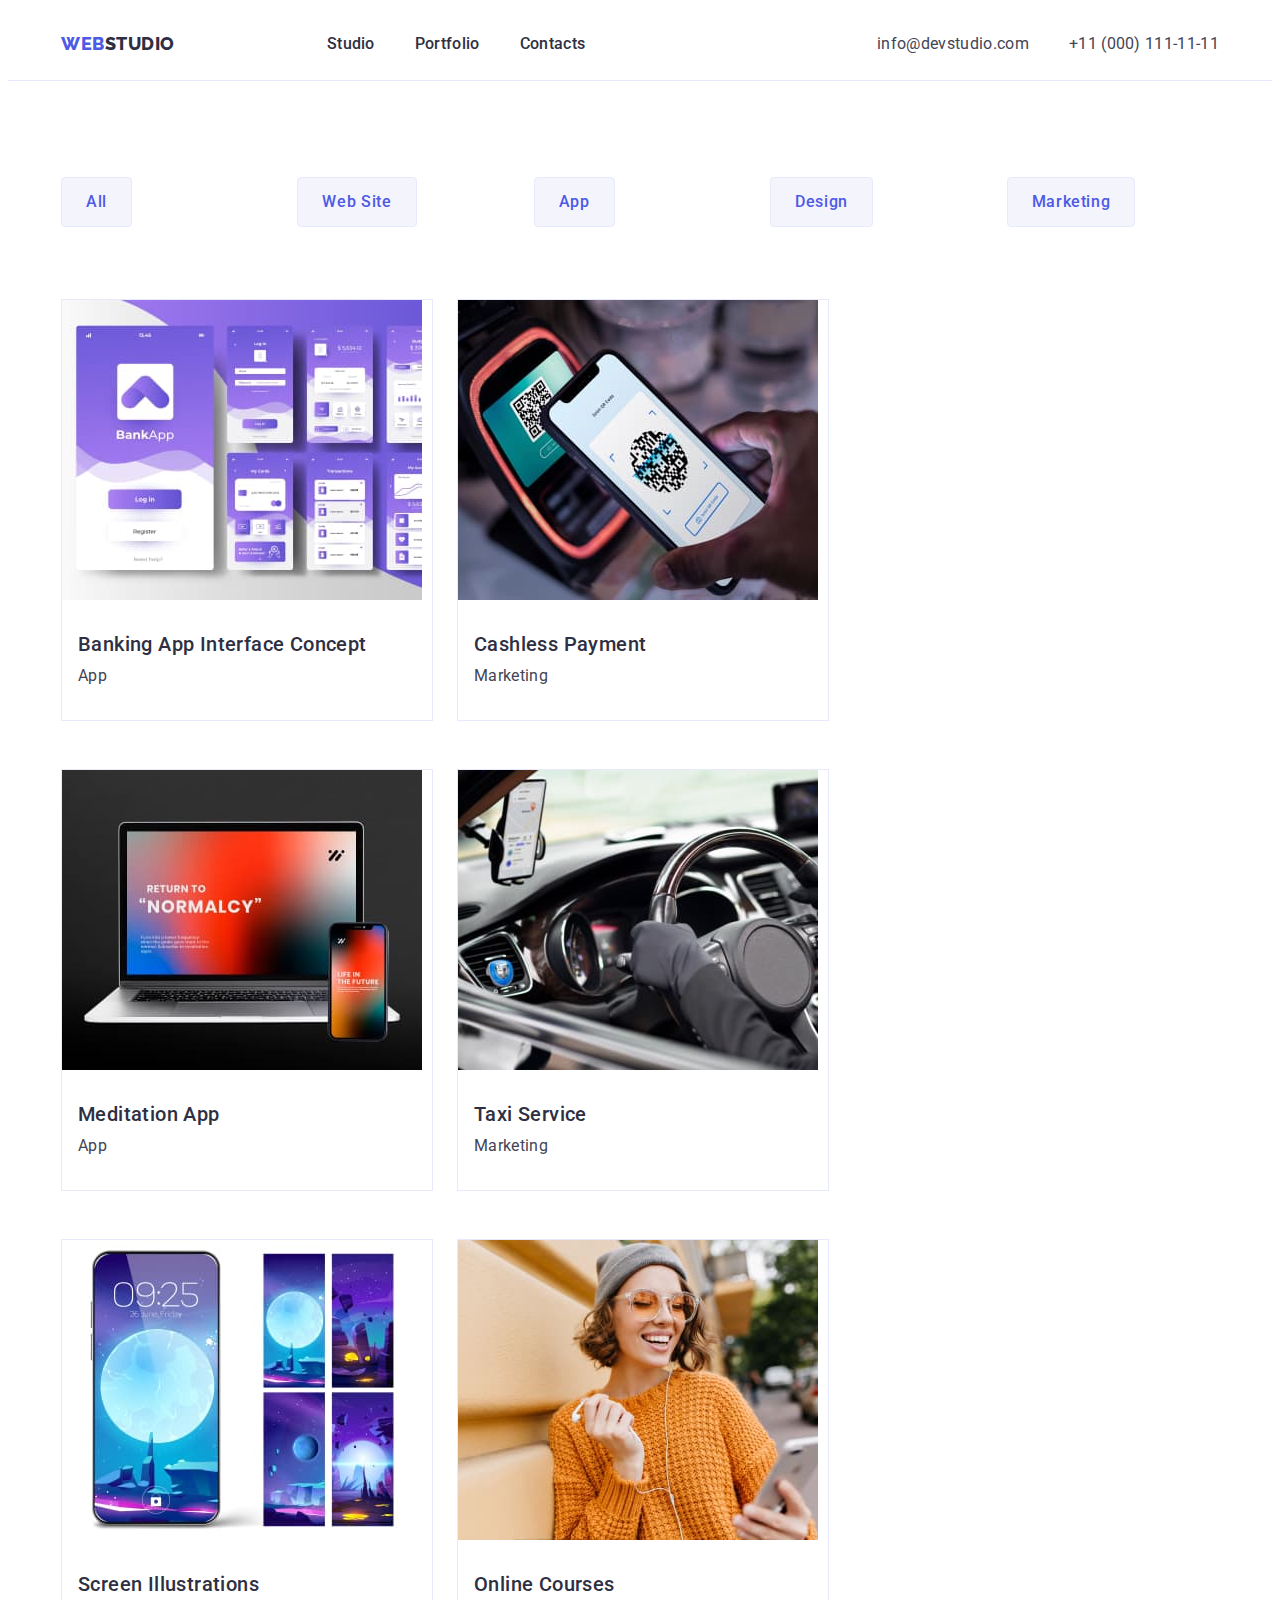
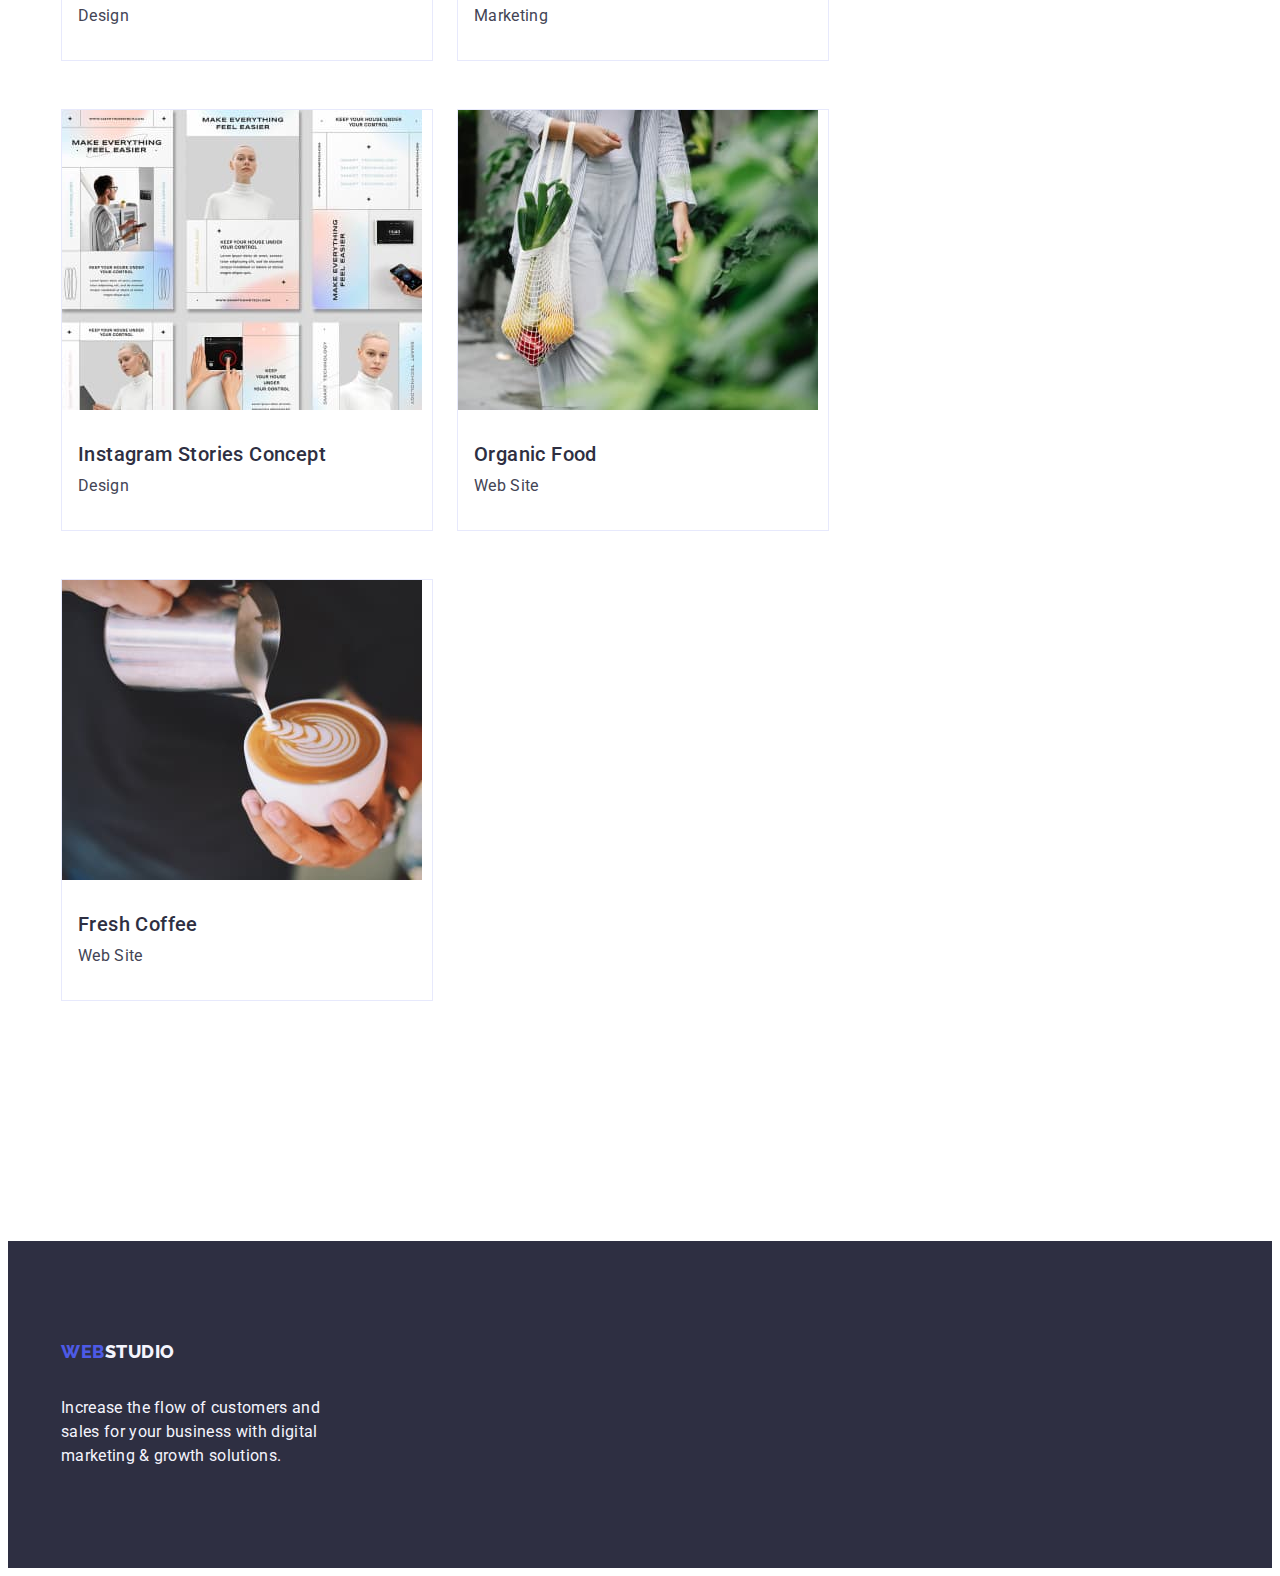
==== commit c2f0af27: "upd div" ====
--- a/portfolio.html
+++ b/portfolio.html
@@ -46,15 +46,15 @@
             </ul>
         
             <ul class="list container-images">
-                <li class="container-images-link"> <a class="link " href=""><img src="./images/portfolio-img1.jpg" width="360" height="300" alt="portfolio-img1"><h2 class="picture-subtitle">Banking App Interface Concept</h2><p class="list-tagline">App</p></a>
-                <li class="container-images-link"> <a class="link" href=""><img src="./images/portfolio-img2.jpg" width="360" height="300" alt="portfolio-img1"><h2 class="picture-subtitle">Cashless Payment</h2><p class="list-tagline">Marketing</p></a>
-                <li class="container-images-link"> <a class="link" href=""><img src="./images/portfolio-img3.jpg" width="360" height="300" alt="portfolio-img1"><h2 class="picture-subtitle">Meditation App</h2><p class="list-tagline">App</p></a>
-                <li class="container-images-link"> <a class="link" href=""><img src="./images/portfolio-img4.jpg" width="360" height="300" alt="portfolio-img1"><h2 class="picture-subtitle">Taxi Service</h2><p class="list-tagline">Marketing</p></a>
-                <li class="container-images-link"> <a class="link" href=""><img src="./images/portfolio-img5.jpg" width="360" height="300" alt="portfolio-img1"><h2 class="picture-subtitle">Screen Illustrations</h2><p class="list-tagline">Design</p></a>
-                <li class="container-images-link"> <a class="link" href=""><img src="./images/portfolio-img6.jpg" width="360" height="300" alt="portfolio-img1"><h2 class="picture-subtitle">Online Courses</h2><p class="list-tagline">Marketing</p></a>
-                <li class="container-images-link"> <a class="link" href=""><img src="./images/portfolio-img7.jpg" width="360" height="300" alt="portfolio-img1"><h2 class="picture-subtitle">Instagram Stories Concept</h2><p class="list-tagline">Design</p></a>
-                <li class="container-images-link"> <a class="link" href=""><img src="./images/portfolio-img8.jpg" width="360" height="300" alt="portfolio-img1"><h2 class="picture-subtitle">Organic Food</h2><p class="list-tagline">Web Site</p></a>
-                <li class="container-images-link"> <a class="link" href=""><img src="./images/portfolio-img9.jpg" width="360" height="300" alt="portfolio-img1"><h2 class="picture-subtitle">Fresh Coffee</h2><p class="list-tagline">Web Site</p></a>
+                <li class="container-images-link"> <a class="link " href=""><img src="./images/portfolio-img1.jpg" width="360" height="300" alt="portfolio-img1"> <div class="container-imeages"> <h2 class="picture-subtitle">Banking App Interface Concept</h2><p class="list-tagline">App</p></div></a>
+                <li class="container-images-link"> <a class="link" href=""><img src="./images/portfolio-img2.jpg" width="360" height="300" alt="portfolio-img1"> <div class="container-imeages"> <h2 class="picture-subtitle">Cashless Payment</h2><p class="list-tagline">Marketing</p></div></a>
+                <li class="container-images-link"> <a class="link" href=""><img src="./images/portfolio-img3.jpg" width="360" height="300" alt="portfolio-img1"> <div class="container-imeages"> <h2 class="picture-subtitle">Meditation App</h2><p class="list-tagline">App</p></div></a>
+                <li class="container-images-link"> <a class="link" href=""><img src="./images/portfolio-img4.jpg" width="360" height="300" alt="portfolio-img1"> <div class="container-imeages"> <h2 class="picture-subtitle">Taxi Service</h2><p class="list-tagline">Marketing</p></div></a>
+                <li class="container-images-link"> <a class="link" href=""><img src="./images/portfolio-img5.jpg" width="360" height="300" alt="portfolio-img1"> <div class="container-imeages"> <h2 class="picture-subtitle">Screen Illustrations</h2><p class="list-tagline">Design</p></div></a>
+                <li class="container-images-link"> <a class="link" href=""><img src="./images/portfolio-img6.jpg" width="360" height="300" alt="portfolio-img1"> <div class="container-imeages"> <h2 class="picture-subtitle">Online Courses</h2><p class="list-tagline">Marketing</p></div></a>
+                <li class="container-images-link"> <a class="link" href=""><img src="./images/portfolio-img7.jpg" width="360" height="300" alt="portfolio-img1"> <div class="container-imeages"> <h2 class="picture-subtitle">Instagram Stories Concept</h2><p class="list-tagline">Design</p></div></a>
+                <li class="container-images-link"> <a class="link" href=""><img src="./images/portfolio-img8.jpg" width="360" height="300" alt="portfolio-img1"> <div class="container-imeages"> <h2 class="picture-subtitle">Organic Food</h2><p class="list-tagline">Web Site</p></div></a>
+                <li class="container-images-link"> <a class="link" href=""><img src="./images/portfolio-img9.jpg" width="360" height="300" alt="portfolio-img1"> <div class="container-imeages"> <h2 class="picture-subtitle">Fresh Coffee</h2><p class="list-tagline">Web Site</p></div></a>
             </ul>
         </div>
     </section>
--- a/css/style.css
+++ b/css/style.css
@@ -428,7 +428,8 @@
     display: flex;
     justify-content: center;
     gap: 24px;
-    row-gap: 48px;
+    row-gap: 24px;
+
 
 
 
@@ -439,11 +440,14 @@
     display: flex;
     gap: 24px;
     padding-bottom: 120px;
+    row-gap: 48px;
+
   
     }
 
 .container-images-link{
    border: 1px solid var(--brand-color7);
+   width: calc((100% - 48px) / 3);
     
 }
 
@@ -458,5 +462,5 @@
 
 .list-btn-item{
     width: calc((100% - 48px) / 3);
-    
+
 }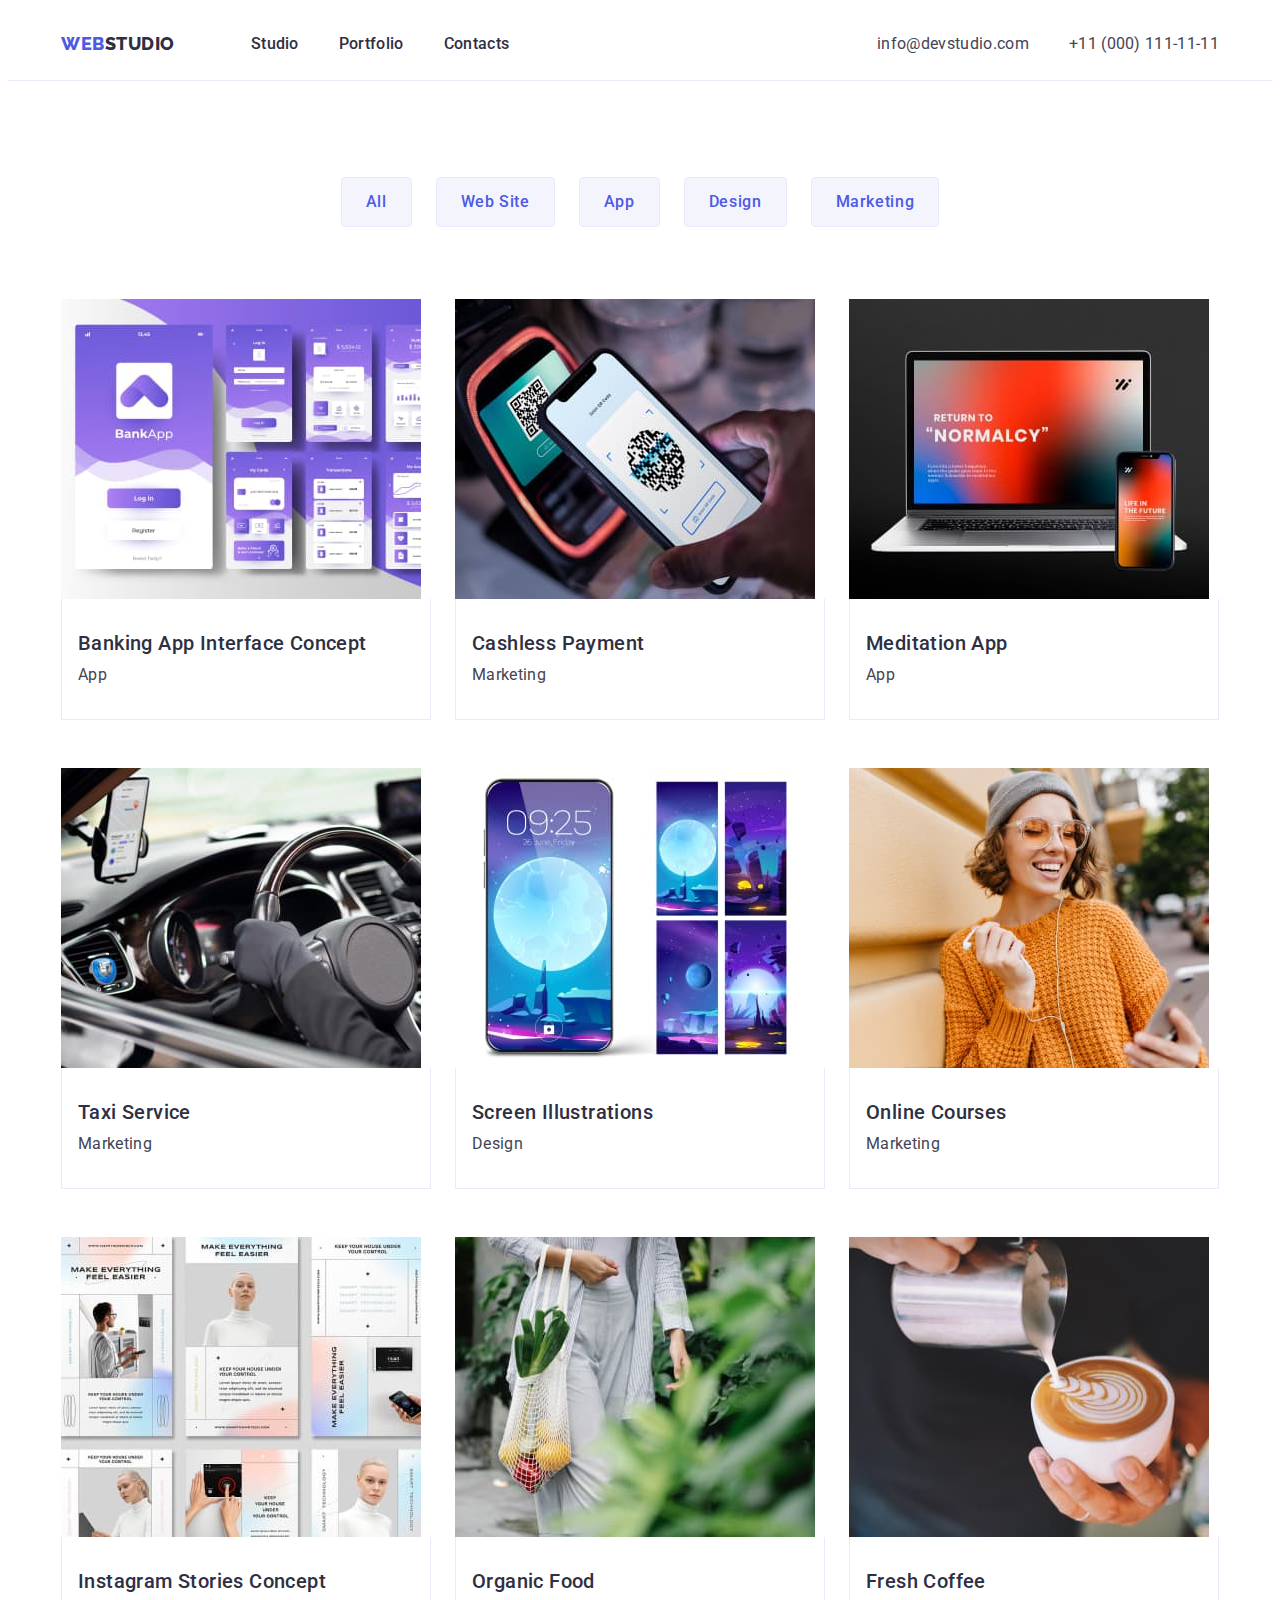
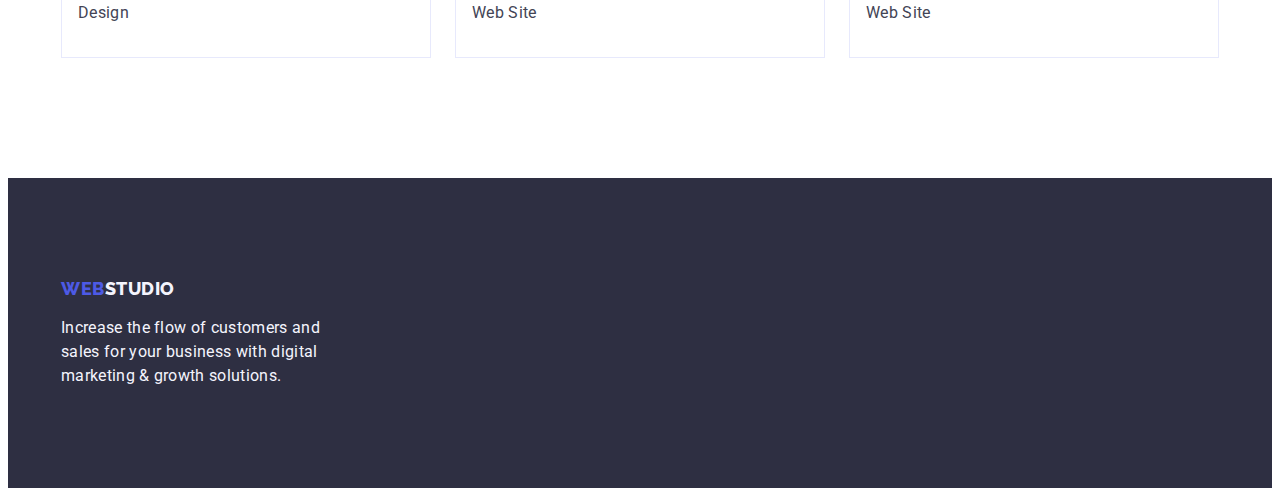
==== commit 10d595b9: "upd" ====
--- a/portfolio.html
+++ b/portfolio.html
@@ -18,17 +18,20 @@
 <header class="header-content">
     <div class="container header-container">
         <nav class="header-nav">
-            <a class="logo link" href="portfolio.html">Web<span class="logo-studio-header">Studio</span></a>
+            <a class="logo link" href="/index.html">Web<span class="logo-studio-header">Studio</span></a>
+
             <ul class="list container-list">
                 <li><a class="list-link link" href="./index.html">Studio</a></li>
                 <li><a class="list-link link" href="./portfolio.html">Portfolio</a></li>
                 <li><a class="list-link link" href="">Contacts</a></li>
             </ul>
+
         </nav>
+
         <address class="contacts">
             <ul class="contacts-list">
-                <li><a class="contacts link"  href="mailto:info@devstudio.com">info@devstudio.com</a></li>
-                <li><a class="contacts link" href="tel:+110001111111">+11 (000) 111-11-11</a></li>
+                <li><a class="contacts-list-link link" href="mailto:info@devstudio.com">info@devstudio.com</a></li>
+                <li><a class="contacts-list-link link" href="mailto:info@devstudio.com">+11 (000) 111-11-11</a></li>
             </ul>
         </address>
     </div>
@@ -64,7 +67,9 @@
 <footer class="footer">
     <div class="container">
         <a class="title-footer link" href="/portfolio.html">Web<span class="logo-studio-footer">Studio</span></a>
-        <p class="footer-text" >Increase the flow of customers and <br>sales for your business with digital <br>marketing & growth solutions.</p>
+        <p class="footer-text">Increase the flow of customers and <br>sales for your business with digital <br>marketing
+            &
+            growth solutions.</p>
     </div>
 </footer>
     
--- a/css/style.css
+++ b/css/style.css
@@ -53,15 +53,12 @@
 
 header{
     border-bottom: 1px solid var(--brand-color7);
-    padding-top: 24px;
-    padding-bottom: 24px;
     
 }
 
 .header-nav{
     display: flex;
     align-items: center;
-    gap: 76px;
 
 }
 .visually-hidden {
@@ -110,6 +107,7 @@
         line-height: 1.5;
         letter-spacing: 0.02em;
         padding: 24px 0;
+        display: flex;
 }
 
 .list-link:hover{
@@ -129,7 +127,6 @@
 .container-list-item{
     display: flex;
     gap: 24px;
-    padding-top: 120px;
 
 }
 
@@ -223,9 +220,7 @@
     font-weight: 500;
     line-height: 1.2;
     letter-spacing: 0.02em;
-    padding-top: 32px;
-    padding-bottom: 8px;
-    padding-left: 16px;
+    margin-bottom: 8px;
 }
 
 .picture-desc{
@@ -269,7 +264,6 @@
     font-size: 16px;
     line-height: 1.5;
     letter-spacing: 0.02em;
-    margin-top: 17px;
 }
 
 
@@ -288,6 +282,9 @@
         text-align: center;
         margin-bottom: 48px;
         max-width: 496px;
+        margin-right: auto;
+        margin-left: auto;
+
 }
 
 .title-btn{
@@ -305,6 +302,8 @@
     min-width: 169px;
     height: 56px;
     border: none;
+    margin-right: auto;
+    margin-left: auto;
 }
 
 
@@ -337,8 +336,6 @@
     line-height: 1.5;
     letter-spacing: 0.02em;
     color: var(--brand-color5);
-    padding-bottom: 32px;
-    padding-left: 16px;
 }
 .caption-desc{
         font-size: 16px;
@@ -356,7 +353,6 @@
         letter-spacing: 0.02em;
         text-align: center;
         text-transform: capitalize;
-        padding-top: 120px;
         margin-bottom: 72px;
 
       
@@ -365,7 +361,6 @@
 .container-img{
     display: flex;
     gap: 24px;
-    padding-bottom: 120px;
 }
 
 .subject-list-teammate{
@@ -390,7 +385,6 @@
         text-align: center;
         text-transform: capitalize;
         background-color: var(--brand-color6);
-        padding-top: 240px;
         margin-bottom: 72px;
 
 }
@@ -399,7 +393,6 @@
     background-color: var(--brand-color6);
     display: flex;
     gap: 24px;
-    padding-bottom: 120px;
 }
 .subject-name{
         color: var(--brand-color2);
@@ -418,7 +411,6 @@
         line-height: 1.5;
         letter-spacing: 0.02em;
         text-align: center;
-        padding-bottom: 32px;
 
 }
 
@@ -439,14 +431,12 @@
     flex-wrap: wrap;
     display: flex;
     gap: 24px;
-    padding-bottom: 120px;
     row-gap: 48px;
 
   
     }
 
 .container-images-link{
-   border: 1px solid var(--brand-color7);
    width: calc((100% - 48px) / 3);
     
 }
@@ -460,7 +450,9 @@
     padding-bottom: 120px;
 }
 
-.list-btn-item{
-    width: calc((100% - 48px) / 3);
-
+
+.container-imeages{
+    padding: 32px 16px;
+    border: 1px solid #e7e9fc;
+    border-top: none;
 }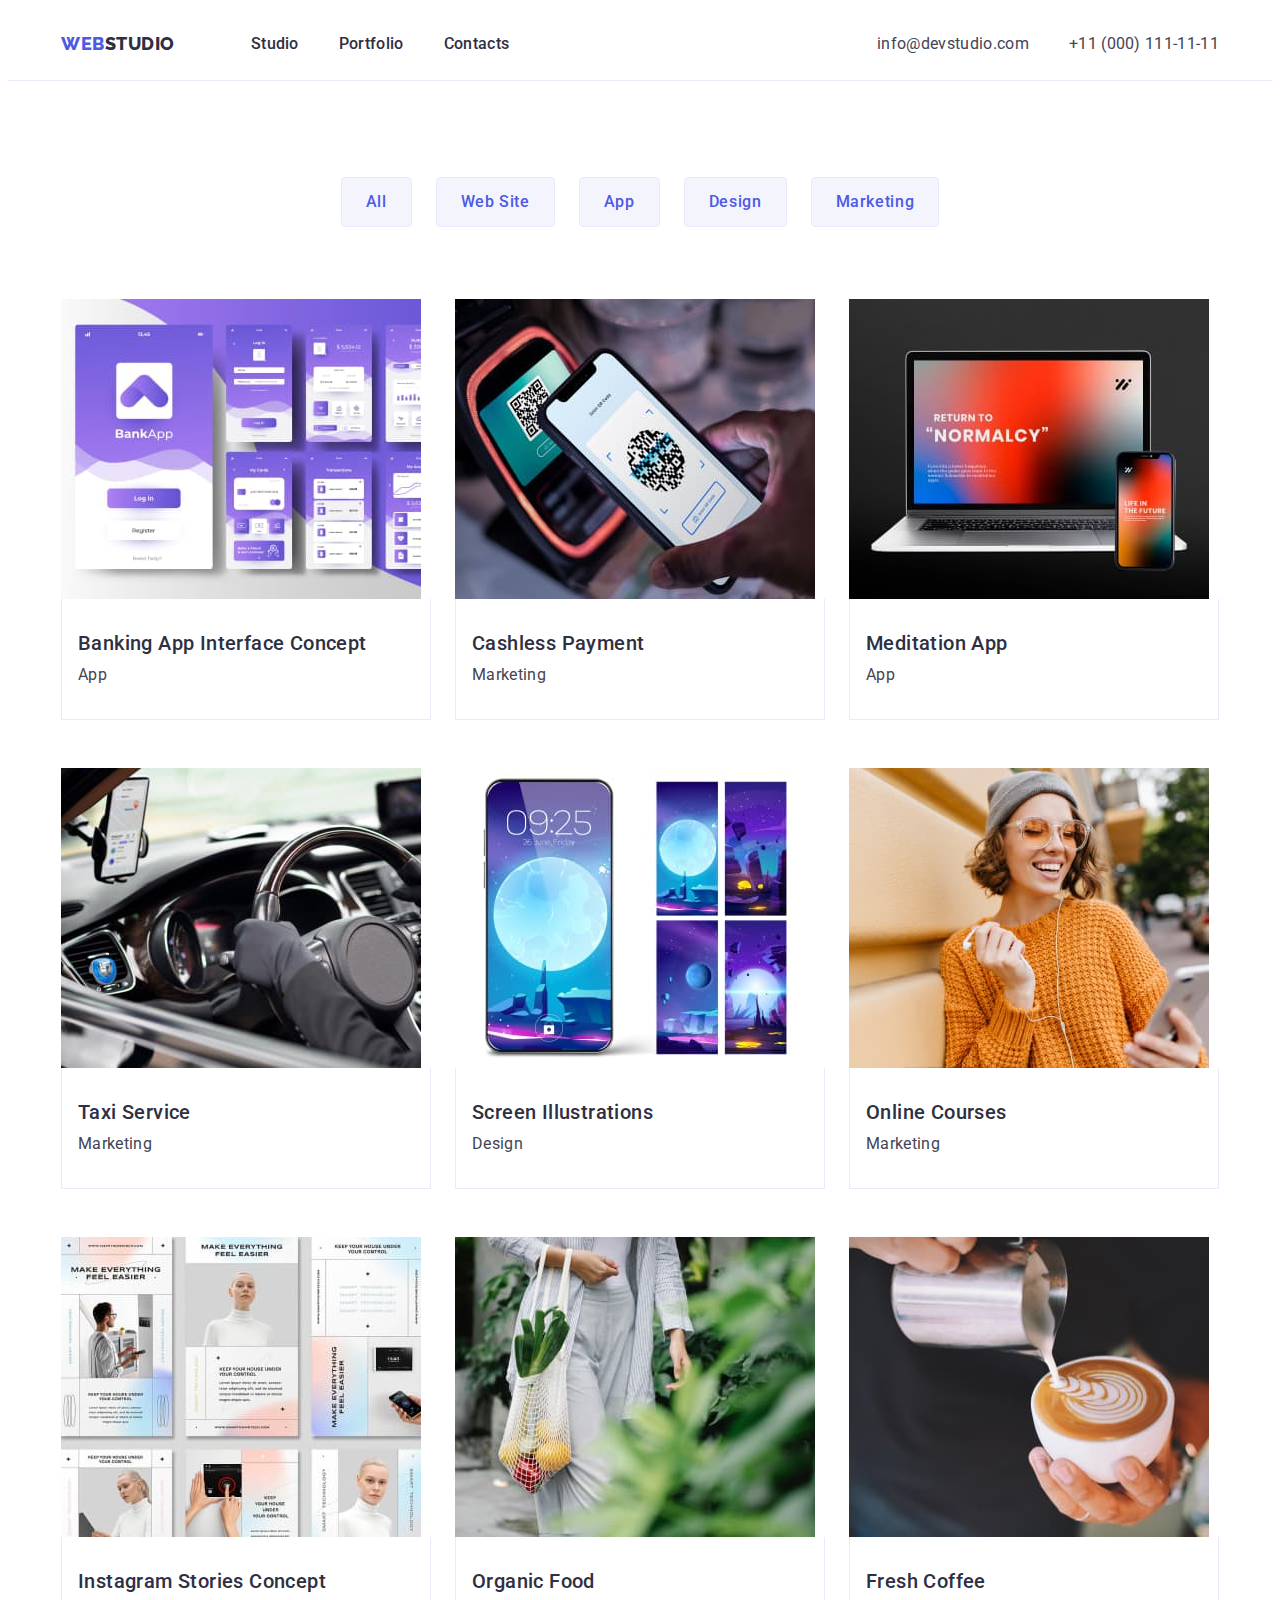
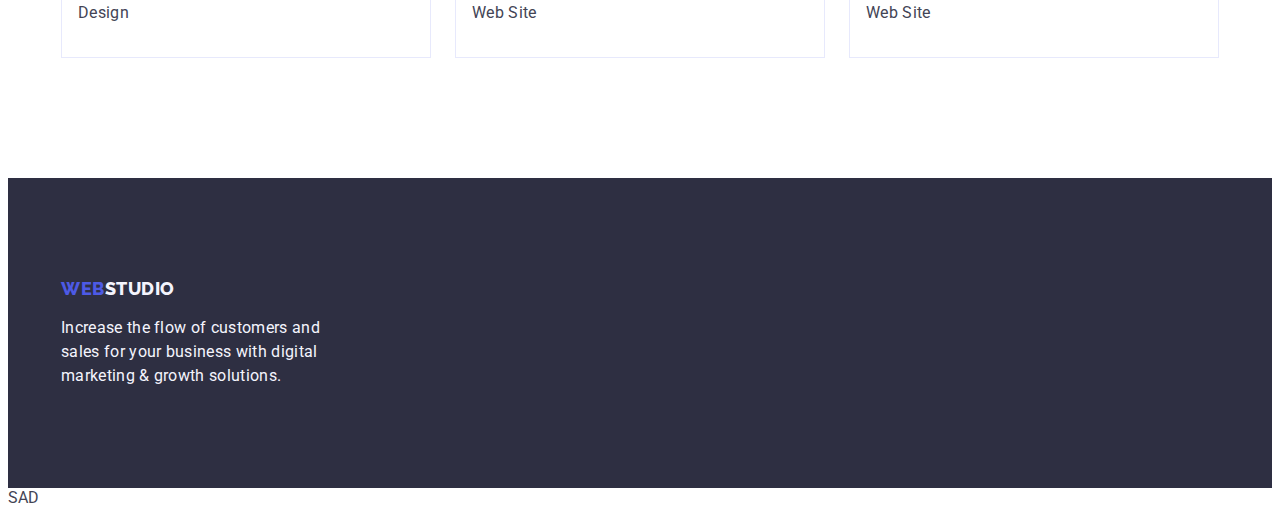
==== commit 965ba4cc: "SADADSA" ====
--- a/portfolio.html
+++ b/portfolio.html
@@ -71,7 +71,7 @@
             &
             growth solutions.</p>
     </div>
-</footer>
+</footer>SAD
     
 </body>
 </html>
